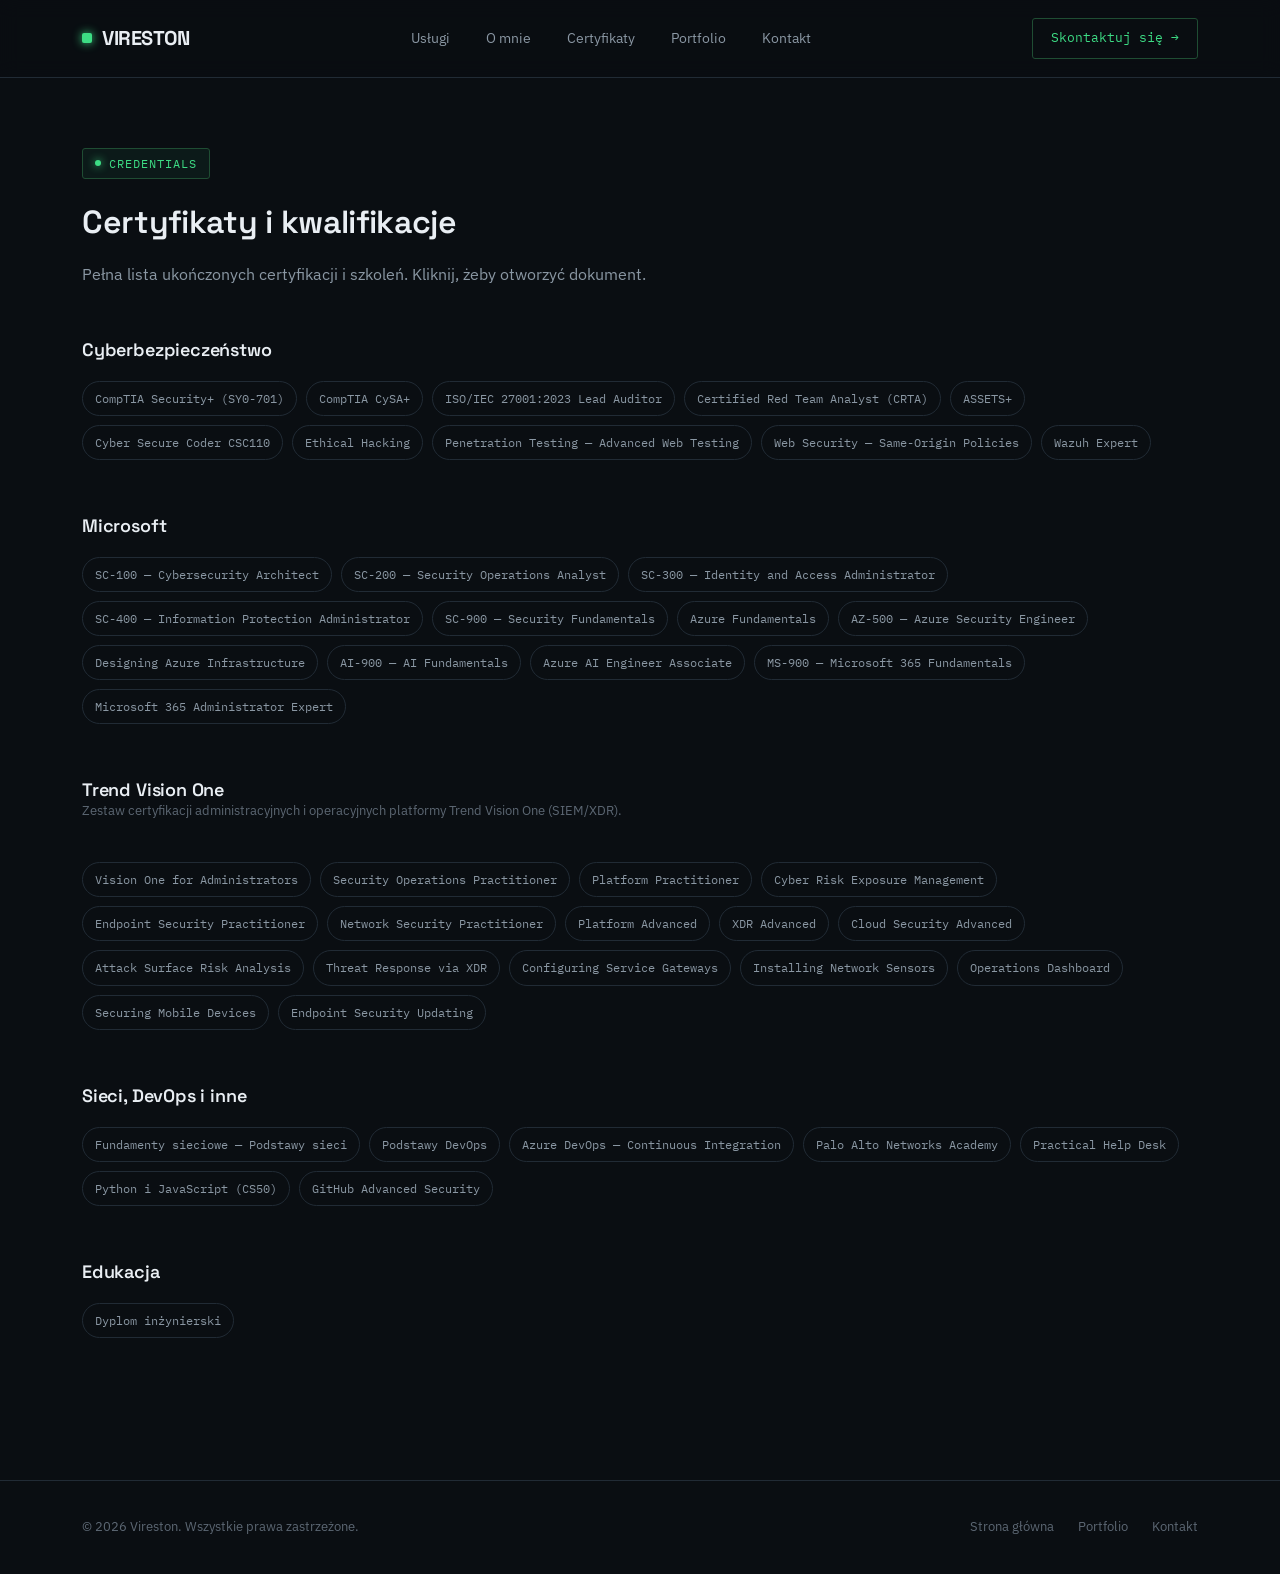
==== certyfikaty.html @ 697b42dc "23.08" ====
<!DOCTYPE html>
<html lang="pl">
<head>
<meta charset="UTF-8">
<meta name="viewport" content="width=device-width, initial-scale=1.0">
<title>Certyfikaty — Vireston</title>
<link rel="preconnect" href="https://fonts.googleapis.com">
<link rel="preconnect" href="https://fonts.gstatic.com" crossorigin>
<link href="https://fonts.googleapis.com/css2?family=Space+Grotesk:wght@500;600;700&family=IBM+Plex+Sans:wght@400;500;600&family=IBM+Plex+Mono:wght@400;500&display=swap" rel="stylesheet">
<link rel="stylesheet" href="css/style.css">
</head>
<body>

<header>
  <div class="wrap">
    <nav>
      <a href="index.html" class="logo"><span class="mark"></span>VIRESTON</a>
      <div class="navlinks">
        <a href="index.html#uslugi">Usługi</a>
        <a href="index.html#o-mnie">O mnie</a>
        <a href="certyfikaty.html">Certyfikaty</a>
        <a href="portfolio.html">Portfolio</a>
        <a href="index.html#kontakt">Kontakt</a>
      </div>
      <a href="index.html#kontakt" class="nav-cta">Skontaktuj się →</a>
      <button class="burger"><span></span><span></span><span></span></button>
    </nav>
  </div>
</header>

<section style="padding-top:70px;">
  <div class="wrap">
    <div class="section-head">
      <span class="status-tag green"><span class="dot"></span>credentials</span>
      <h2>Certyfikaty i kwalifikacje</h2>
      <p>Pełna lista ukończonych certyfikacji i szkoleń. Kliknij, żeby otworzyć dokument.</p>
    </div>

    <div class="cert-page-section">
      <h3>Cyberbezpieczeństwo</h3>
      <div class="cert-list">
        <a class="cert-chip" href="pdf/CompTIA Security+ (SY0-701).pdf">CompTIA Security+ (SY0-701)</a>
        <a class="cert-chip" href="pdf/CompTIA CySA+.pdf">CompTIA CySA+</a>
        <a class="cert-chip" href="pdf/ISO27001.pdf">ISO/IEC 27001:2023 Lead Auditor</a>
        <a class="cert-chip" href="pdf/CRTA-Oleh-Danchivskyi.pdf">Certified Red Team Analyst (CRTA)</a>
        <a class="cert-chip" href="pdf/ASSETS+ certificate achivement_5_signed.pdf">ASSETS+</a>
        <a class="cert-chip" href="pdf/Cyber Secure Coder CSC110.pdf">Cyber Secure Coder CSC110</a>
        <a class="cert-chip" href="pdf/Ethical_hacking.pdf">Ethical Hacking</a>
        <a class="cert-chip" href="pdf/Penetration Testing Advanced Web Testing.pdf">Penetration Testing — Advanced Web Testing</a>
        <a class="cert-chip" href="pdf/Web Security SameOrigin Policies.pdf">Web Security — Same-Origin Policies</a>
        <a class="cert-chip" href="pdf/Wazuh Expert.pdf">Wazuh Expert</a>
      </div>
    </div>

    <div class="cert-page-section">
      <h3>Microsoft</h3>
      <div class="cert-list">
        <a class="cert-chip" href="pdf/Microsoft Certified-SC-100.pdf">SC-100 — Cybersecurity Architect</a>
        <a class="cert-chip" href="pdf/Certyfikat SC-200.pdf">SC-200 — Security Operations Analyst</a>
        <a class="cert-chip" href="pdf/Microsoft Certified - SC-300.pdf">SC-300 — Identity and Access Administrator</a>
        <a class="cert-chip" href="pdf/Microsoft Certified - SC-400.pdf">SC-400 — Information Protection Administrator</a>
        <a class="cert-chip" href="pdf/Microsoft Certified - SC-900.pdf">SC-900 — Security Fundamentals</a>
        <a class="cert-chip" href="pdf/Microsoft Certified - Azure Fundamentals.pdf">Azure Fundamentals</a>
        <a class="cert-chip" href="pdf/Certyfikat AZ-500.pdf">AZ-500 — Azure Security Engineer</a>
        <a class="cert-chip" href="pdf/Designing Microsoft Azure Infrastructure.pdf">Designing Azure Infrastructure</a>
        <a class="cert-chip" href="pdf/Cerificate AI-900.pdf">AI-900 — AI Fundamentals</a>
        <a class="cert-chip" href="pdf/Microsoft Certified Azure AI Engineer Associate.pdf">Azure AI Engineer Associate</a>
        <a class="cert-chip" href="pdf/Certyfikat MS-900.pdf">MS-900 — Microsoft 365 Fundamentals</a>
        <a class="cert-chip" href="pdf/Microsoft 365 Certified Administrator Expert.pdf">Microsoft 365 Administrator Expert</a>


      </div>
    </div>

    <div class="cert-page-section">
      <h3>Trend Vision One</h3>
      <p class="cert-note">Zestaw certyfikacji administracyjnych i operacyjnych platformy Trend Vision One (SIEM/XDR).</p>
      <div class="cert-list">
        <a class="cert-chip" href="pdf/Vision One for Administrators.pdf">Vision One for Administrators</a>
        <a class="cert-chip" href="pdf/TrendAI Vision One Security Operations Practitioner.pdf">Security Operations Practitioner</a>
        <a class="cert-chip" href="pdf/TrendAI Vision One Platform Pratitioner.pdf">Platform Practitioner</a>
        <a class="cert-chip" href="pdf/TrendAI Vision One#U2122 Cyber Risk Exposure Management Practitioner.pdf">Cyber Risk Exposure Management</a>
        <a class="cert-chip" href="pdf/TrendAI Vision One#U2122 Endpoint Security Practitioner.pdf">Endpoint Security Practitioner</a>
        <a class="cert-chip" href="pdf/TrendAI Visione One Network Security Practitioner.pdf">Network Security Practitioner</a>
        <a class="cert-chip" href="pdf/Trend Vision One Platform Advanced.pdf">Platform Advanced</a>
        <a class="cert-chip" href="pdf/Trend Vision One XDR Advanced.pdf">XDR Advanced</a>
        <a class="cert-chip" href="pdf/Trend Vision One#U2122 Cloud Security Advanced.pdf">Cloud Security Advanced</a>
        <a class="cert-chip" href="pdf/Analyzing Your Attack Surface Risk for Vision One Administrators.pdf">Attack Surface Risk Analysis</a>
        <a class="cert-chip" href="pdf/Analyzing and Responding to Threats Through XDR for Vision One Administrators.pdf">Threat Response via XDR</a>
        <a class="cert-chip" href="pdf/Configuring Service Gateways for Vision One Administrators.pdf">Configuring Service Gateways</a>
        <a class="cert-chip" href="pdf/Installing Network Sensors for Vision One Administrators.pdf">Installing Network Sensors</a>
        <a class="cert-chip" href="pdf/Operations Dashboard for Vision One Administrators.pdf">Operations Dashboard</a>
        <a class="cert-chip" href="pdf/Securing Mobile Devices for Vision One Administrators.pdf">Securing Mobile Devices</a>
        <a class="cert-chip" href="pdf/Endpoint Security Updating to Trend Vision One Endpoint Security.pdf">Endpoint Security Updating</a>
      </div>
    </div>

    <div class="cert-page-section">
      <h3>Sieci, DevOps i inne</h3>
      <div class="cert-list">
        <a class="cert-chip" href="pdf/Fundamenty sieciowe Podstawy sieci.pdf">Fundamenty sieciowe — Podstawy sieci</a>
        <a class="cert-chip" href="pdf/Podstawy DevOps.pdf">Podstawy DevOps</a>
        <a class="cert-chip" href="pdf/Azure for DevOps Continuous Integration.pdf">Azure DevOps — Continuous Integration</a>
        <a class="cert-chip" href="pdf/Palo Alto Network Academy.pdf">Palo Alto Networks Academy</a>
        <a class="cert-chip" href="pdf/Practical Help Desk.pdf">Practical Help Desk</a>
        <a class="cert-chip" href="pdf/Python and JS CS50.pdf">Python i JavaScript (CS50)</a>
        <a class="cert-chip" href="pdf/GitHub Advanced Security.pdf">GitHub Advanced Security</a>
      </div>
    </div>

    <div class="cert-page-section">
      <h3>Edukacja</h3>
      <div class="cert-list">
        <a class="cert-chip" href="pdf/Dyplom_polish.pdf">Dyplom inżynierski</a>
      </div>
    </div>

  </div>
</section>

<footer>
  <div class="wrap foot-row">
    <div>© 2026 Vireston. Wszystkie prawa zastrzeżone.</div>
    <div class="foot-links">
      <a href="index.html">Strona główna</a>
      <a href="portfolio.html">Portfolio</a>
      <a href="index.html#kontakt">Kontakt</a>
    </div>
  </div>
</footer>

</body>
</html>
---- css/style.css ----
:root{
    --bg:#0a0e12;
    --panel:#111820;
    --panel-2:#151d26;
    --border:#212b35;
    --text:#e9eef3;
    --text-dim:#8a97a3;
    --text-faint:#5c6773;
    --green:#3ddc84;
    --green-dim:#1f4d33;
    --amber:#ffb648;
    --amber-dim:#4d3a1f;
    --max:1180px;
  }
  *{box-sizing:border-box; margin:0; padding:0;}
  html{scroll-behavior:smooth;}
  body{
    background:var(--bg);
    color:var(--text);
    font-family:'IBM Plex Sans', sans-serif;
    line-height:1.6;
    -webkit-font-smoothing:antialiased;
  }
  h1,h2,h3{font-family:'Space Grotesk', sans-serif; font-weight:600; letter-spacing:-0.01em;}
  .mono{font-family:'IBM Plex Mono', monospace;}
  a{color:inherit; text-decoration:none;}
  .wrap{max-width:var(--max); margin:0 auto; padding:0 32px;}
  img{max-width:100%; display:block;}

  /* status tag - signature device used across the site */
  .status-tag{
    display:inline-flex; align-items:center; gap:8px;
    font-family:'IBM Plex Mono', monospace;
    font-size:12px; letter-spacing:0.08em; text-transform:uppercase;
    padding:5px 12px; border-radius:3px;
    border:1px solid var(--border);
  }
  .status-tag.green{color:var(--green); border-color:var(--green-dim); background:rgba(61,220,132,0.06);}
  .status-tag.amber{color:var(--amber); border-color:var(--amber-dim); background:rgba(255,182,72,0.06);}
  .dot{width:6px; height:6px; border-radius:50%; background:currentColor; box-shadow:0 0 8px currentColor;}

  /* ---------- NAV ---------- */
  header{
    position:sticky; top:0; z-index:50;
    background:rgba(10,14,18,0.85); backdrop-filter:blur(10px);
    border-bottom:1px solid var(--border);
  }
  nav{
    display:flex; align-items:center; justify-content:space-between;
    padding:18px 0;
  }
  .logo{font-family:'Space Grotesk', sans-serif; font-weight:700; font-size:20px; letter-spacing:-0.02em; display:flex; align-items:center; gap:10px;}
  .logo .mark{width:10px; height:10px; background:var(--green); border-radius:2px; box-shadow:0 0 10px var(--green);}
  .navlinks{display:flex; gap:36px; font-size:14px; color:var(--text-dim);}
  .navlinks a:hover{color:var(--text);}
  .nav-cta{
    font-size:13px; font-family:'IBM Plex Mono', monospace;
    padding:9px 18px; border:1px solid var(--green-dim); border-radius:3px; color:var(--green);
  }
  .nav-cta:hover{background:rgba(61,220,132,0.08);}
  .burger{display:none; flex-direction:column; gap:5px; cursor:pointer; background:none; border:none;}
  .burger span{width:22px; height:2px; background:var(--text);}

  /* ---------- HERO ---------- */
  .hero{padding:100px 0 90px; position:relative; overflow:hidden;}
  .hero::before{
    content:''; position:absolute; top:-200px; right:-200px; width:600px; height:600px;
    background:radial-gradient(circle, rgba(61,220,132,0.08) 0%, transparent 70%);
    pointer-events:none;
  }
  .hero-inner{position:relative; max-width:760px;}
  .eyebrow{margin-bottom:24px;}
  .hero h1{font-size:52px; line-height:1.08; margin-bottom:22px;}
  .hero h1 span{color:var(--green);}
  .hero p.lead{font-size:18px; color:var(--text-dim); max-width:580px; margin-bottom:36px;}
  .hero-ctas{display:flex; gap:14px; flex-wrap:wrap; margin-bottom:56px;}
  .btn{
    font-family:'IBM Plex Mono', monospace; font-size:14px;
    padding:13px 26px; border-radius:3px; display:inline-block;
  }
  .btn-primary{background:var(--green); color:#06110a; font-weight:500;}
  .btn-primary:hover{background:#4de896;}
  .btn-ghost{border:1px solid var(--border); color:var(--text);}
  .btn-ghost:hover{border-color:var(--text-dim);}

  .hero-strip{
    display:flex; gap:0; border:1px solid var(--border); border-radius:6px; overflow:hidden;
  }
  .strip-item{flex:1; padding:18px 22px; border-right:1px solid var(--border);}
  .strip-item:last-child{border-right:none;}
  .strip-item .num{font-family:'Space Grotesk'; font-size:22px; color:var(--green);}
  .strip-item .label{font-size:12px; color:var(--text-faint); text-transform:uppercase; letter-spacing:0.06em; margin-top:4px;}

  /* ---------- SECTION GENERIC ---------- */
  section{padding:90px 0; border-bottom:1px solid var(--border);}
  .section-head{margin-bottom:48px; max-width:640px;}
  .section-head .status-tag{margin-bottom:18px;}
  .section-head h2{font-size:32px; margin-bottom:14px;}
  .section-head p{color:var(--text-dim); font-size:16px;}

  /* ---------- SERVICE CARDS ---------- */
  .grid{display:grid; grid-template-columns:repeat(3,1fr); gap:20px;}
  .card{
    background:var(--panel); border:1px solid var(--border); border-radius:8px;
    padding:26px; border-left:3px solid var(--green);
    transition:transform .15s ease, border-color .15s ease;
  }
  .card:hover{transform:translateY(-3px); border-color:var(--green-dim);}
  .card.amber{border-left-color:var(--amber);}
  .card.amber:hover{border-color:var(--amber-dim);}
  .card .tag{font-size:11px; font-family:'IBM Plex Mono'; color:var(--text-faint); text-transform:uppercase; letter-spacing:0.06em; margin-bottom:14px; display:block;}
  .card h3{font-size:17px; margin-bottom:10px; font-weight:600;}
  .card p{font-size:14px; color:var(--text-dim);}

  /* ---------- FOUNDER ---------- */
  .founder{display:grid; grid-template-columns:280px 1fr; gap:56px; align-items:start;}
  .founder-photo{
    width:100%; aspect-ratio:1; border-radius:8px;
    background:linear-gradient(135deg,var(--panel-2),var(--panel));
    border:1px solid var(--border);
    display:flex; align-items:center; justify-content:center;
    font-family:'Space Grotesk'; font-size:60px; color:var(--text-faint);
  }
  .founder h3{font-size:24px; margin-bottom:6px;}
  .founder .role{color:var(--green); font-family:'IBM Plex Mono'; font-size:13px; margin-bottom:20px;}
  .founder p.bio{color:var(--text-dim); margin-bottom:28px; max-width:600px;}
  .cert-list{display:flex; flex-wrap:wrap; gap:9px; margin-bottom:32px;}
  .cert-chip{
    font-family:'IBM Plex Mono'; font-size:12px; padding:7px 12px;
    border:1px solid var(--border); border-radius:20px; color:var(--text-dim);
  }
  .interests{display:flex; gap:28px; flex-wrap:wrap; margin-bottom:28px;}
  .interest{display:flex; align-items:center; gap:8px; font-size:14px; color:var(--text-dim);}
  .interest .ic{font-size:16px;}
  .portfolio-link{
    display:inline-flex; align-items:center; gap:8px;
    font-family:'IBM Plex Mono'; font-size:14px; color:var(--green);
    border-bottom:1px solid var(--green-dim); padding-bottom:2px;
  }
  .portfolio-link:hover{border-color:var(--green);}

  /* ---------- PORTFOLIO TEASER ---------- */
  .proj-grid{display:grid; grid-template-columns:repeat(3,1fr); gap:20px;}
  .proj-card{
    background:var(--panel); border:1px solid var(--border); border-radius:8px; overflow:hidden;
  }
  .proj-thumb{
    height:120px; background:
      repeating-linear-gradient(135deg, var(--panel-2) 0 2px, var(--panel) 2px 14px);
    border-bottom:1px solid var(--border);
    display:flex; align-items:center; justify-content:center;
    font-family:'IBM Plex Mono'; font-size:11px; color:var(--text-faint);
  }
  .proj-body{padding:20px;}
  .proj-body h3{font-size:15px; margin-bottom:8px;}
  .proj-body p{font-size:13px; color:var(--text-dim);}

  /* ---------- CONTACT ---------- */
  .contact-grid{display:grid; grid-template-columns:1fr 1fr; gap:60px;}
  .field{margin-bottom:18px;}
  .field label{display:block; font-size:12px; font-family:'IBM Plex Mono'; color:var(--text-faint); margin-bottom:7px; text-transform:uppercase; letter-spacing:0.05em;}
  .field input, .field textarea{
    width:100%; background:var(--panel); border:1px solid var(--border); border-radius:4px;
    padding:12px 14px; color:var(--text); font-family:'IBM Plex Sans'; font-size:14px;
  }
  .field textarea{resize:vertical; min-height:100px;}
  .contact-info .row{display:flex; gap:14px; margin-bottom:20px; align-items:flex-start;}
  .contact-info .row .k{font-family:'IBM Plex Mono'; font-size:12px; color:var(--text-faint); width:90px; text-transform:uppercase; letter-spacing:0.05em; padding-top:2px;}
  .contact-info .row .v{font-size:15px;}
  .contact-info .row .v a:hover{color:var(--green);}

  footer{padding:36px 0; }
  .foot-row{display:flex; justify-content:space-between; align-items:center; font-size:13px; color:var(--text-faint); flex-wrap:wrap; gap:12px;}
  .foot-links{display:flex; gap:24px;}
  .foot-links a:hover{color:var(--text-dim);}

  @media(max-width:860px){
    .navlinks{display:none;}
    .burger{display:flex;}
    .hero h1{font-size:36px;}
    .hero-strip{flex-direction:column;}
    .strip-item{border-right:none; border-bottom:1px solid var(--border);}
    .strip-item:last-child{border-bottom:none;}
    .grid{grid-template-columns:1fr;}
    .founder{grid-template-columns:1fr;}
    .founder-photo{max-width:200px;}
    .proj-grid{grid-template-columns:1fr;}
    .contact-grid{grid-template-columns:1fr; gap:36px;}
  }

/* ---------- CERTYFIKATY PAGE ---------- */
.cert-page-section{margin-bottom:52px;}
.cert-page-section h3{font-family:'Space Grotesk'; font-size:18px; margin-bottom:16px; color:var(--text);}
.cert-chip[href]{transition:border-color .15s ease, color .15s ease;}
.cert-chip[href]:hover{border-color:var(--green); color:var(--green); cursor:pointer;}
.cert-note{font-size:13px; color:var(--text-faint); margin-top:-20px; margin-bottom:40px;}
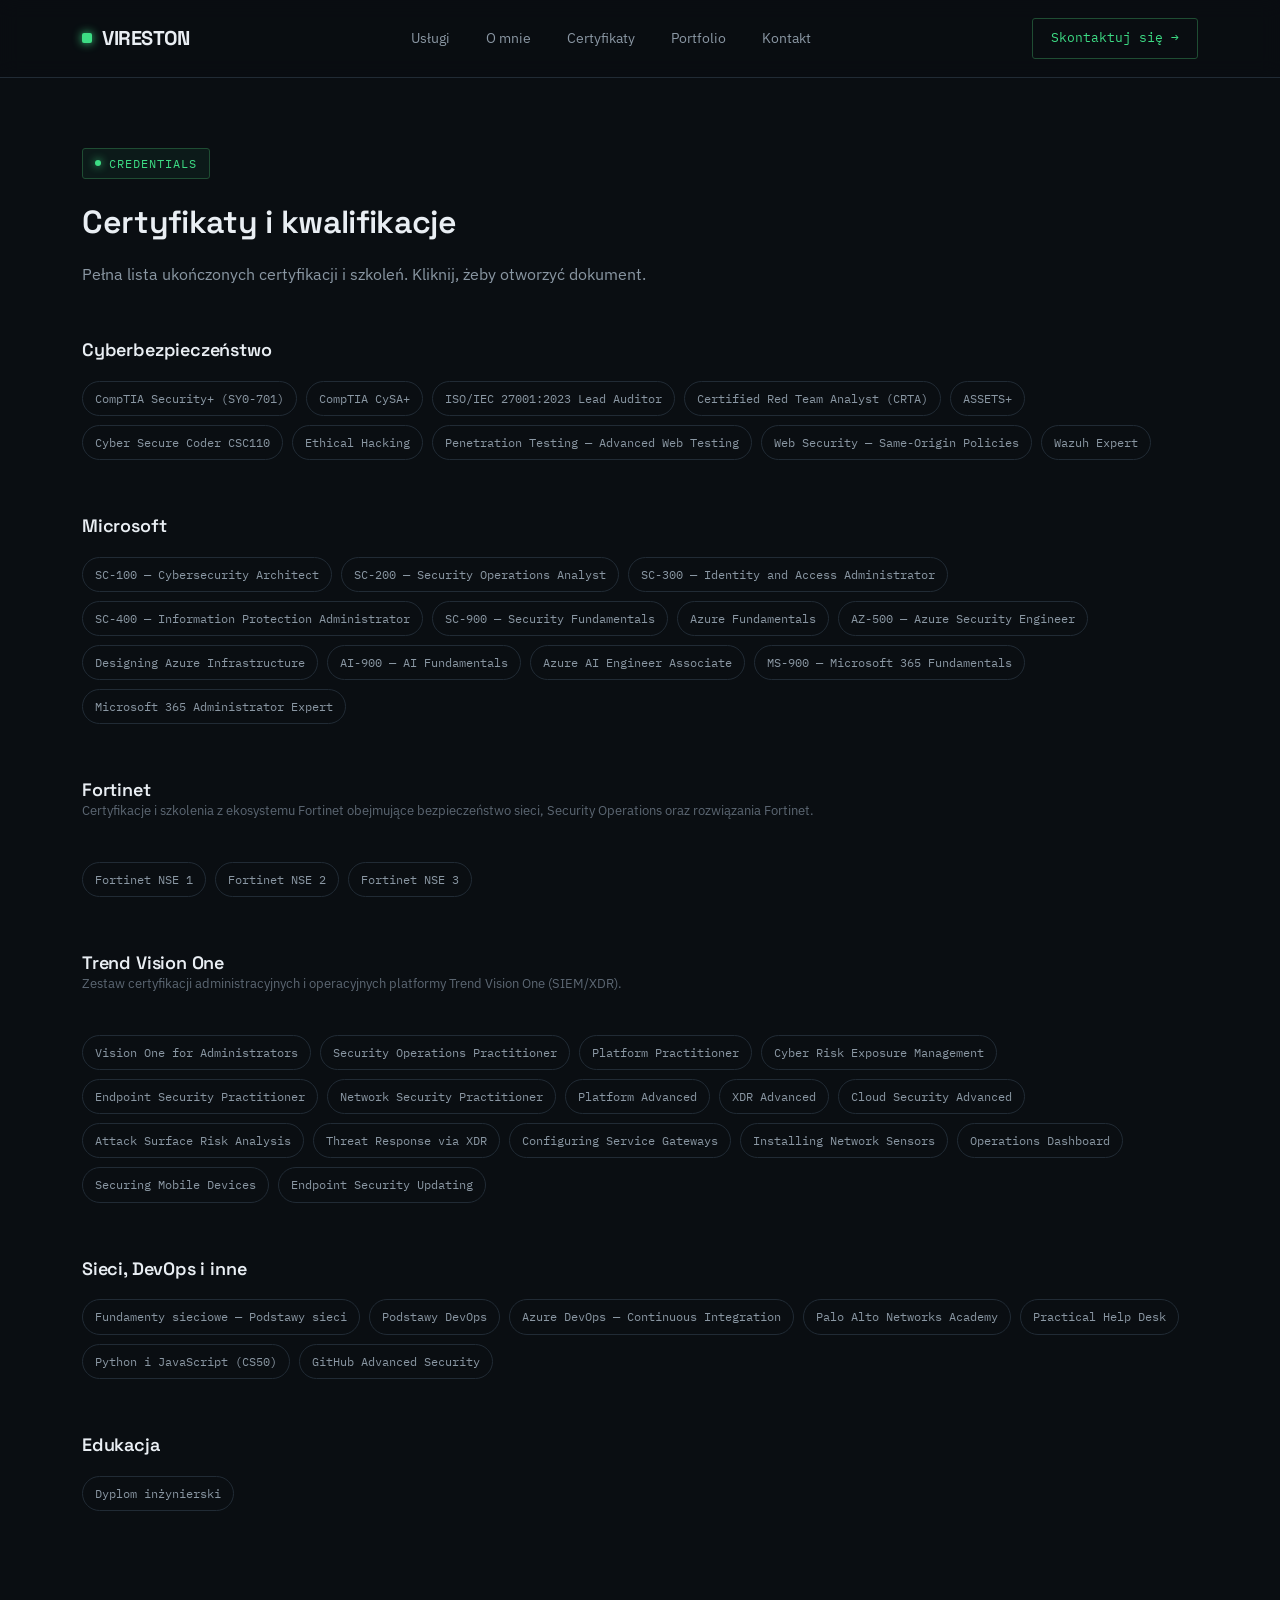
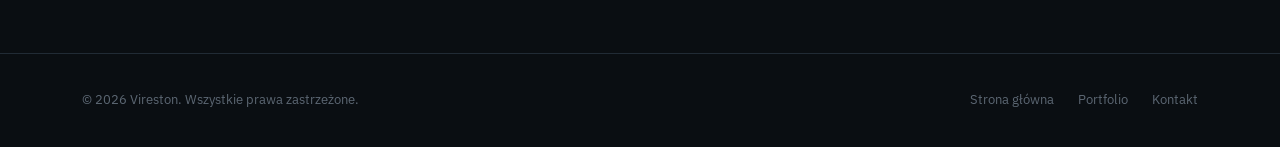
==== commit e8676599: "11.09" ====
--- a/certyfikaty.html
+++ b/certyfikaty.html
@@ -67,10 +67,32 @@
         <a class="cert-chip" href="pdf/Microsoft Certified Azure AI Engineer Associate.pdf">Azure AI Engineer Associate</a>
         <a class="cert-chip" href="pdf/Certyfikat MS-900.pdf">MS-900 — Microsoft 365 Fundamentals</a>
         <a class="cert-chip" href="pdf/Microsoft 365 Certified Administrator Expert.pdf">Microsoft 365 Administrator Expert</a>
+      </div>
+    </div>
 
 
-      </div>
+    <div class="cert-page-section">
+    <h3>Fortinet</h3>
+    <p class="cert-note">
+      Certyfikacje i szkolenia z ekosystemu Fortinet obejmujące bezpieczeństwo sieci,
+      Security Operations oraz rozwiązania Fortinet.
+    </p>
+
+    <div class="cert-list">
+      <a class="cert-chip" href="pdf/Olek_Danczewski_NSE1_Cybersecurity_and_Cloud_Fundamentals_1.0.pdf">
+        Fortinet NSE 1
+      </a>
+
+      <a class="cert-chip" href="pdf/Olek_Danczewski_NSE2_Introduction_to_Next_Generation_Firewall_1.0.pdf">
+        Fortinet NSE 2
+      </a>
+
+      <a class="cert-chip" href="pdf/Olek_Danczewski_NSE3_FortiGate_7.6_Operator.pdf">
+        Fortinet NSE 3
+      </a>
     </div>
+    </div>
+
 
     <div class="cert-page-section">
       <h3>Trend Vision One</h3>
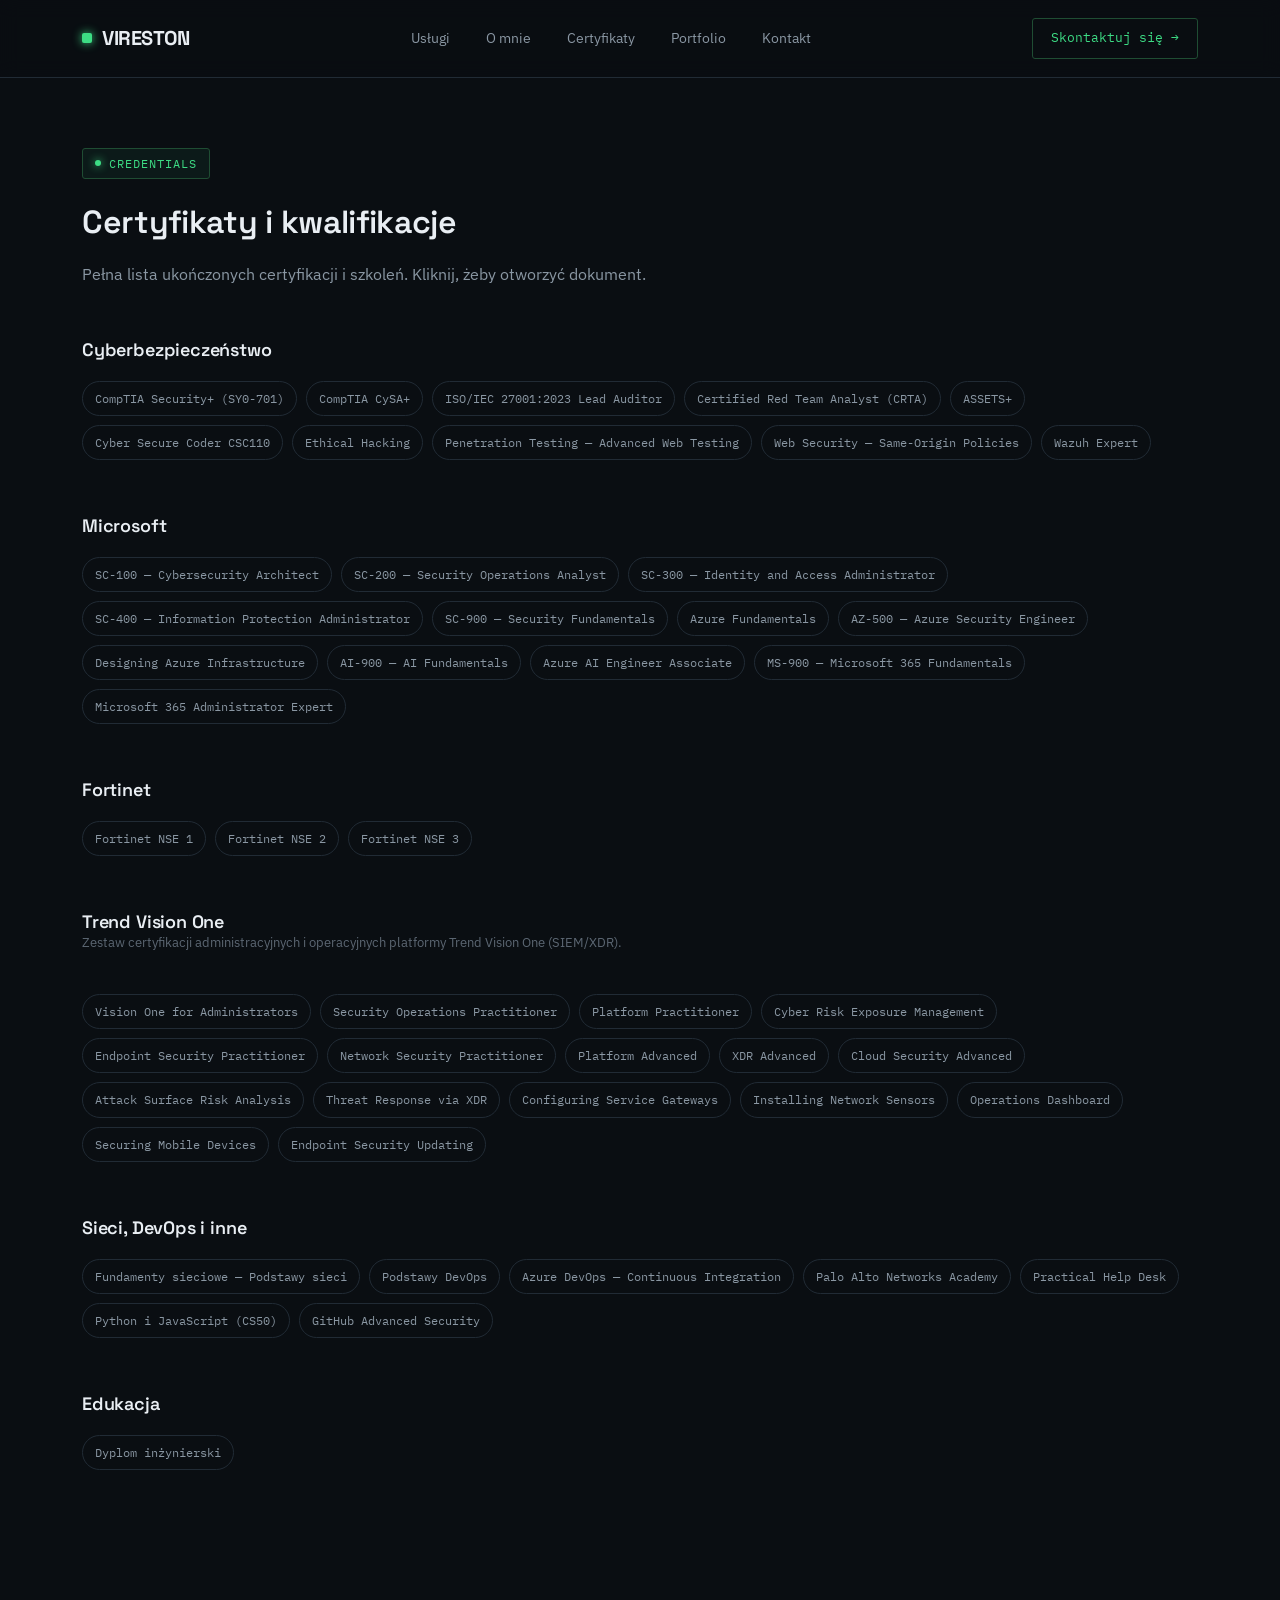
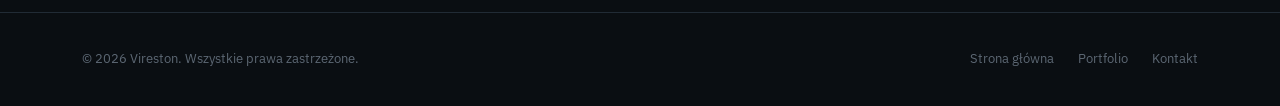
==== commit daad471d: "11.09" ====
--- a/certyfikaty.html
+++ b/certyfikaty.html
@@ -73,11 +73,6 @@
 
     <div class="cert-page-section">
     <h3>Fortinet</h3>
-    <p class="cert-note">
-      Certyfikacje i szkolenia z ekosystemu Fortinet obejmujące bezpieczeństwo sieci,
-      Security Operations oraz rozwiązania Fortinet.
-    </p>
-
     <div class="cert-list">
       <a class="cert-chip" href="pdf/Olek_Danczewski_NSE1_Cybersecurity_and_Cloud_Fundamentals_1.0.pdf">
         Fortinet NSE 1
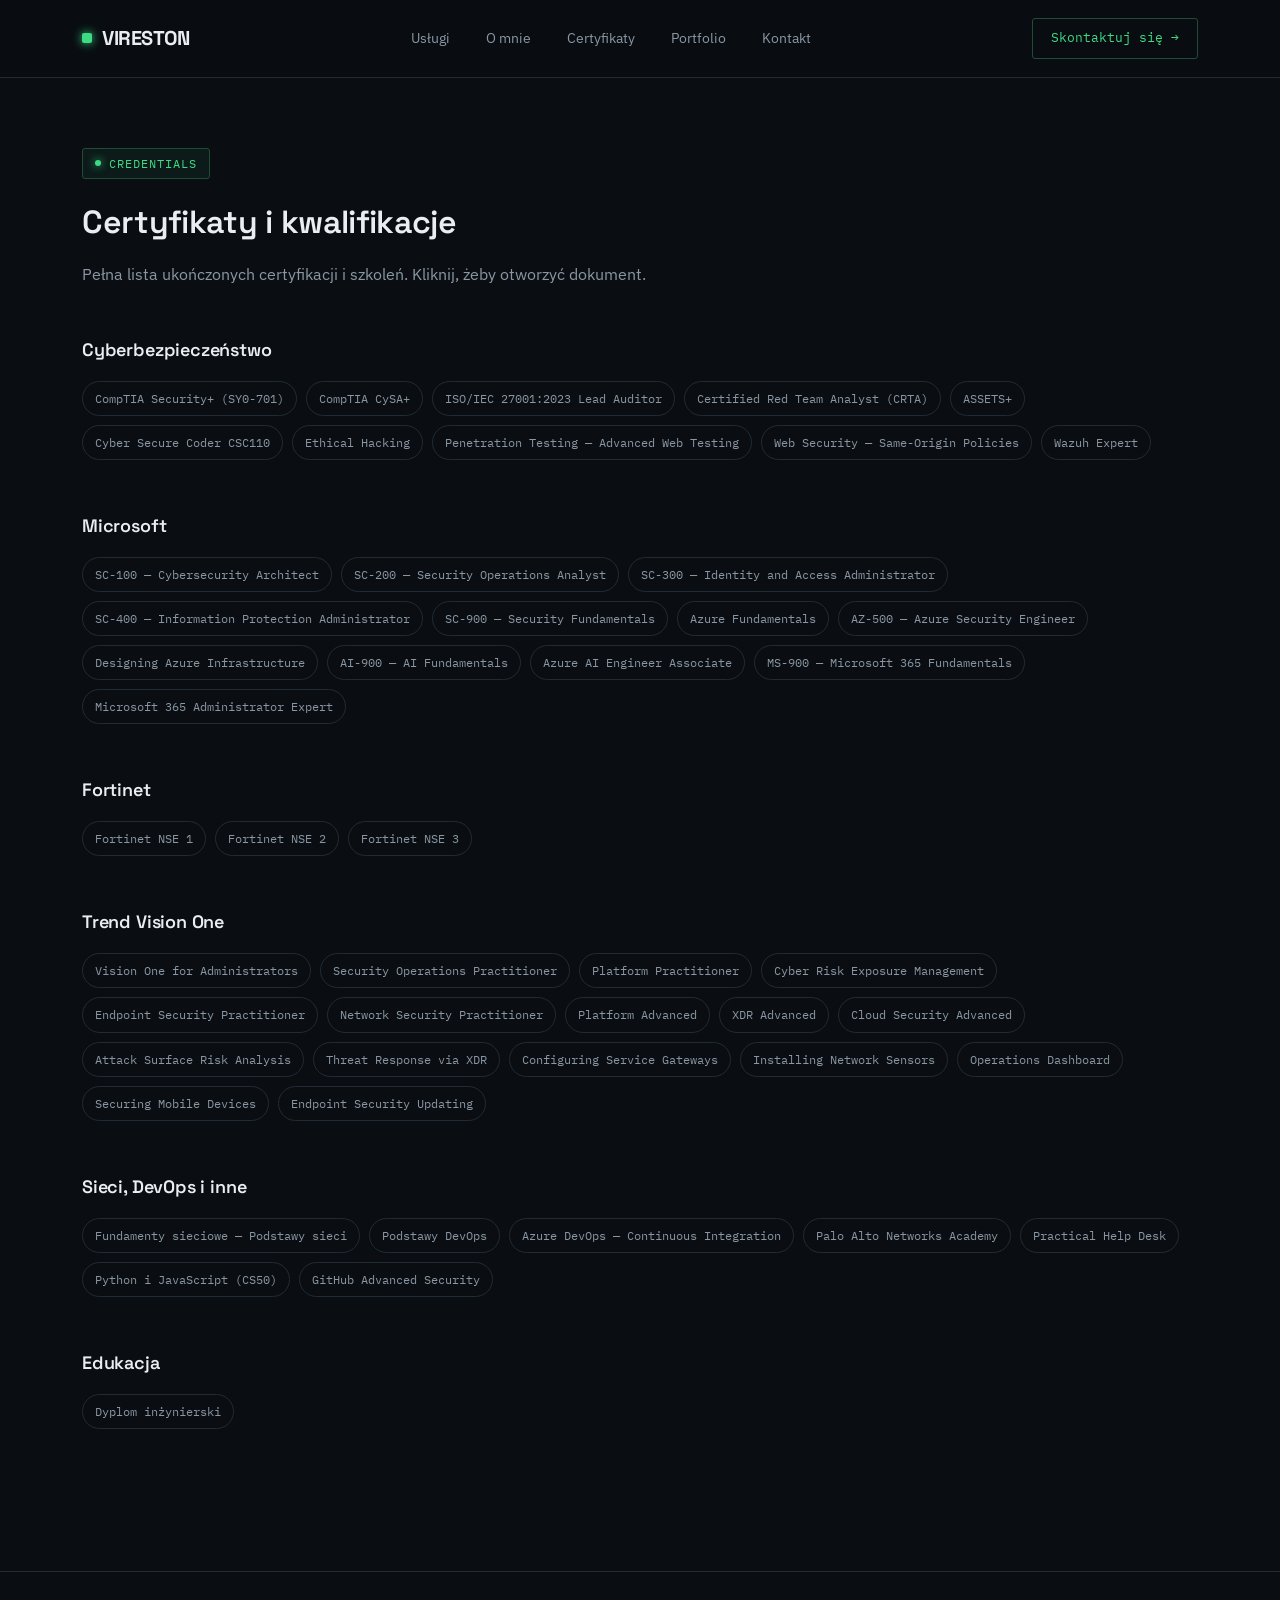
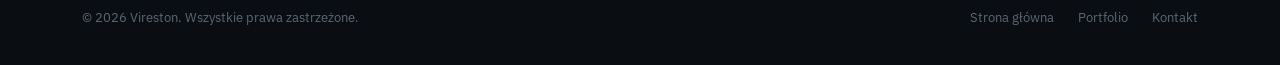
==== commit 736a9a64: "11.09" ====
--- a/certyfikaty.html
+++ b/certyfikaty.html
@@ -91,7 +91,6 @@
 
     <div class="cert-page-section">
       <h3>Trend Vision One</h3>
-      <p class="cert-note">Zestaw certyfikacji administracyjnych i operacyjnych platformy Trend Vision One (SIEM/XDR).</p>
       <div class="cert-list">
         <a class="cert-chip" href="pdf/Vision One for Administrators.pdf">Vision One for Administrators</a>
         <a class="cert-chip" href="pdf/TrendAI Vision One Security Operations Practitioner.pdf">Security Operations Practitioner</a>
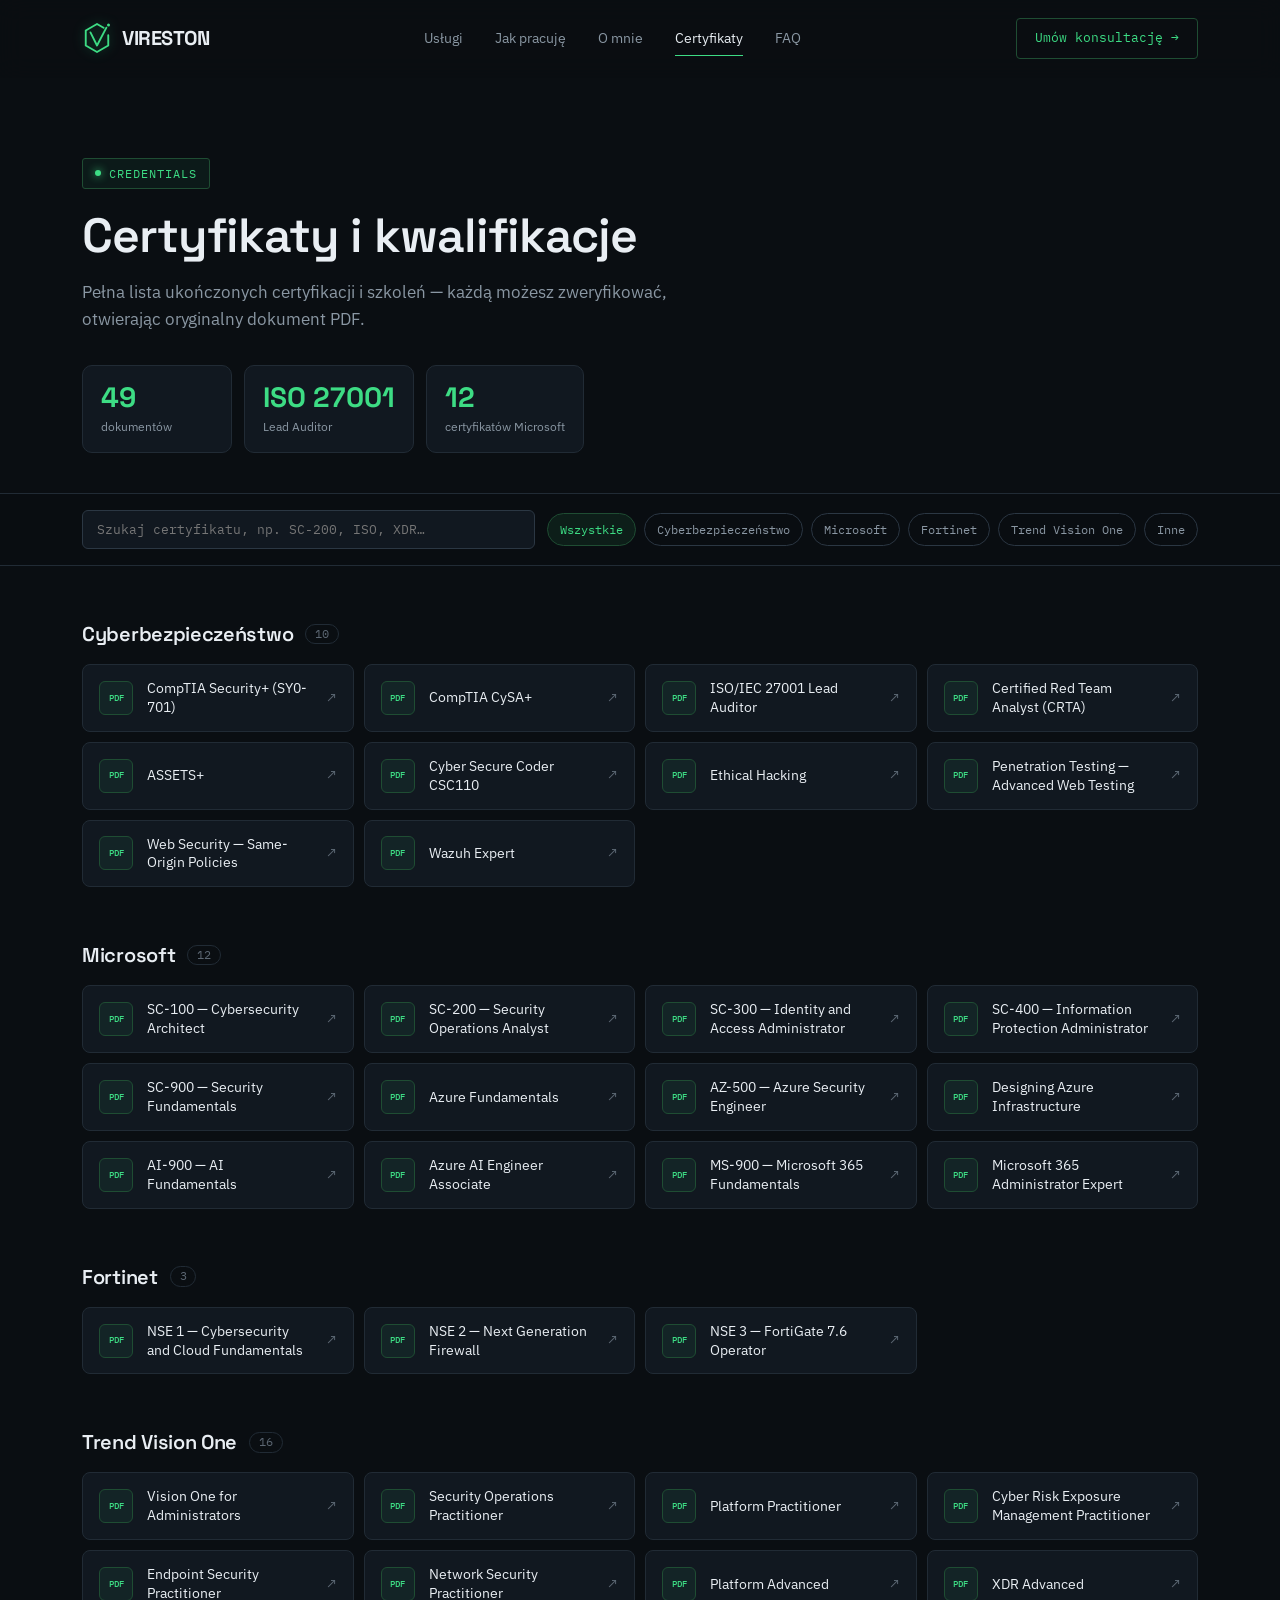
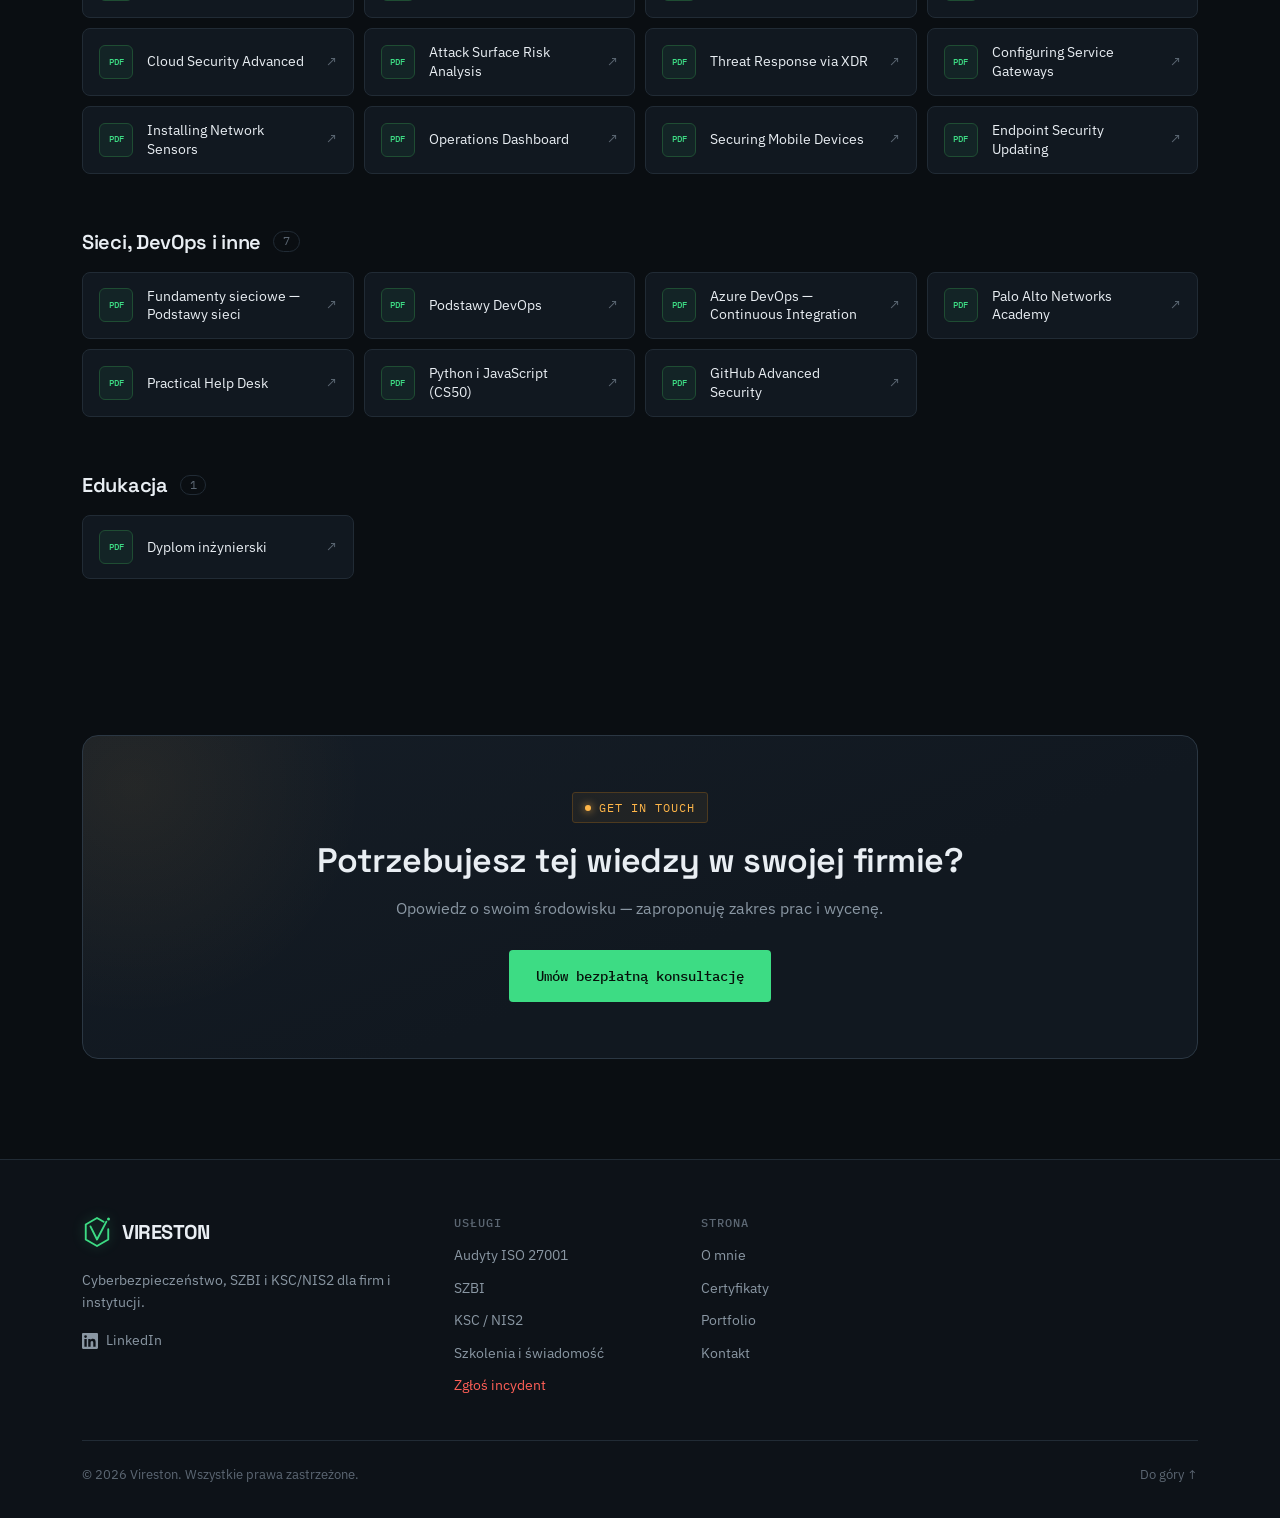
==== commit 0d920b43: "31.10" ====
--- a/certyfikaty.html
+++ b/certyfikaty.html
@@ -3,147 +3,222 @@
 <head>
 <meta charset="UTF-8">
 <meta name="viewport" content="width=device-width, initial-scale=1.0">
-<title>Certyfikaty — Vireston</title>
+<title>Certyfikaty i kwalifikacje — Vireston</title>
+<meta name="description" content="Pełna lista certyfikatów Olka Danczewskiego (Vireston): ISO 27001 Lead Auditor, CompTIA Security+, CySA+, Microsoft SC-100, SC-200, AZ-500, Fortinet NSE, Trend Vision One i inne.">
+<link rel="canonical" href="https://vireston.pl/certyfikaty.html">
+<meta name="theme-color" content="#0a0e12">
+<meta property="og:type" content="website">
+<meta property="og:locale" content="pl_PL">
+<meta property="og:site_name" content="Vireston">
+<meta property="og:title" content="Certyfikaty i kwalifikacje — Vireston">
+<meta property="og:description" content="ISO 27001, CompTIA, Microsoft Security, Fortinet, Trend Vision One i inne.">
+<link rel="icon" href="favicon.svg" type="image/svg+xml">
+<link rel="apple-touch-icon" href="img/logo/vireston-avatar.png">
+<meta property="og:image" content="https://vireston.pl/img/logo/og-image.png">
 <link rel="preconnect" href="https://fonts.googleapis.com">
 <link rel="preconnect" href="https://fonts.gstatic.com" crossorigin>
 <link href="https://fonts.googleapis.com/css2?family=Space+Grotesk:wght@500;600;700&family=IBM+Plex+Sans:wght@400;500;600&family=IBM+Plex+Mono:wght@400;500&display=swap" rel="stylesheet">
 <link rel="stylesheet" href="css/style.css">
+<script>document.documentElement.classList.add('js');</script>
 </head>
 <body>
 
-<header>
-  <div class="wrap">
-    <nav>
-      <a href="index.html" class="logo"><span class="mark"></span>VIRESTON</a>
-      <div class="navlinks">
+<svg width="0" height="0" style="position:absolute" aria-hidden="true">
+  <symbol id="vlogo" viewBox="0 0 64 64">
+    <g fill="none" stroke="currentColor" stroke-width="4" stroke-linejoin="round" stroke-linecap="round">
+      <path d="M46 10.2L32 2 8 16v32l24 14 24-14V26"/>
+      <path d="M18 20l14 28 20-38"/>
+    </g>
+    <circle cx="56.5" cy="4.5" r="3.2" fill="currentColor"/>
+  </symbol>
+  <symbol id="i-linkedin" viewBox="0 0 24 24"><path fill="currentColor" d="M20.45 20.45h-3.56v-5.57c0-1.33-.02-3.04-1.85-3.04-1.86 0-2.14 1.45-2.14 2.95v5.66H9.35V9h3.41v1.56h.05c.48-.9 1.64-1.85 3.37-1.85 3.6 0 4.27 2.37 4.27 5.46v6.28zM5.34 7.43a2.06 2.06 0 110-4.13 2.06 2.06 0 010 4.13zM7.12 20.45H3.56V9h3.56v11.45zM22.22 0H1.77C.79 0 0 .77 0 1.73v20.54C0 23.23.79 24 1.77 24h20.45c.98 0 1.78-.77 1.78-1.73V1.73C24 .77 23.2 0 22.22 0z"/></symbol>
+</svg>
+
+<a href="#main" class="skip">Przejdź do treści</a>
+
+<header class="site-header">
+  <div class="wrap">
+    <nav aria-label="Główna nawigacja">
+      <a href="index.html" class="logo"><svg class="logo-mark" aria-hidden="true"><use href="#vlogo"/></svg>VIRESTON</a>
+      <div class="navlinks" id="navlinks">
         <a href="index.html#uslugi">Usługi</a>
+        <a href="index.html#proces">Jak pracuję</a>
+        <a href="index.html#o-mnie">O mnie</a>
+        <a href="certyfikaty.html" class="active" aria-current="page">Certyfikaty</a>
+        <a href="index.html#faq">FAQ</a>
+        <a href="index.html#kontakt" class="nav-cta-mobile">Umów konsultację →</a>
+      </div>
+      <a href="index.html#kontakt" class="nav-cta">Umów konsultację →</a>
+      <button class="burger" aria-label="Otwórz menu" aria-expanded="false" aria-controls="navlinks"><span></span><span></span><span></span></button>
+    </nav>
+  </div>
+</header>
+
+<main id="main">
+
+<section class="page-hero">
+  <div class="wrap">
+    <span class="status-tag green"><span class="dot"></span>credentials</span>
+    <h1>Certyfikaty i kwalifikacje</h1>
+    <p>Pełna lista ukończonych certyfikacji i szkoleń — każdą możesz zweryfikować, otwierając oryginalny dokument PDF.</p>
+    <div class="cert-summary">
+      <div class="stat"><div class="stat-num" data-total>49</div><div class="stat-label">dokumentów</div></div>
+      <div class="stat"><div class="stat-num">ISO 27001</div><div class="stat-label">Lead Auditor</div></div>
+      <div class="stat"><div class="stat-num">12</div><div class="stat-label">certyfikatów Microsoft</div></div>
+    </div>
+  </div>
+</section>
+
+<div class="cert-tools">
+  <div class="wrap">
+    <input class="cert-search" type="search" placeholder="Szukaj certyfikatu, np. SC-200, ISO, XDR…" aria-label="Szukaj certyfikatu">
+    <div class="filters" role="group" aria-label="Filtruj według kategorii">
+      <button class="filter active" data-filter="all" aria-pressed="true">Wszystkie</button>
+      <button class="filter" data-filter="security" aria-pressed="false">Cyberbezpieczeństwo</button>
+      <button class="filter" data-filter="microsoft" aria-pressed="false">Microsoft</button>
+      <button class="filter" data-filter="fortinet" aria-pressed="false">Fortinet</button>
+      <button class="filter" data-filter="trend" aria-pressed="false">Trend Vision One</button>
+      <button class="filter" data-filter="other" aria-pressed="false">Inne</button>
+    </div>
+  </div>
+</div>
+
+<section class="cert-sections">
+  <div class="wrap">
+    <div class="cert-page-section" data-cat="security">
+      <h2>Cyberbezpieczeństwo <span class="count"></span></h2>
+      <div class="cert-grid">
+        <a class="cert-item" href="pdf/CompTIA%20Security%2B%20%28SY0-701%29.pdf" target="_blank" rel="noopener"><span class="ci-ic" aria-hidden="true">PDF</span><span class="ci-name">CompTIA Security+ (SY0-701)</span><span class="ci-arrow" aria-hidden="true">↗</span></a>
+        <a class="cert-item" href="pdf/CompTIA%20CySA%2B.pdf" target="_blank" rel="noopener"><span class="ci-ic" aria-hidden="true">PDF</span><span class="ci-name">CompTIA CySA+</span><span class="ci-arrow" aria-hidden="true">↗</span></a>
+        <a class="cert-item" href="pdf/ISO27001.pdf" target="_blank" rel="noopener"><span class="ci-ic" aria-hidden="true">PDF</span><span class="ci-name">ISO/IEC 27001 Lead Auditor</span><span class="ci-arrow" aria-hidden="true">↗</span></a>
+        <a class="cert-item" href="pdf/CRTA-Oleh-Danchivskyi.pdf" target="_blank" rel="noopener"><span class="ci-ic" aria-hidden="true">PDF</span><span class="ci-name">Certified Red Team Analyst (CRTA)</span><span class="ci-arrow" aria-hidden="true">↗</span></a>
+        <a class="cert-item" href="pdf/ASSETS%2B%20certificate%20achivement_5_signed.pdf" target="_blank" rel="noopener"><span class="ci-ic" aria-hidden="true">PDF</span><span class="ci-name">ASSETS+</span><span class="ci-arrow" aria-hidden="true">↗</span></a>
+        <a class="cert-item" href="pdf/Cyber%20Secure%20Coder%20CSC110.pdf" target="_blank" rel="noopener"><span class="ci-ic" aria-hidden="true">PDF</span><span class="ci-name">Cyber Secure Coder CSC110</span><span class="ci-arrow" aria-hidden="true">↗</span></a>
+        <a class="cert-item" href="pdf/Ethical_hacking.pdf" target="_blank" rel="noopener"><span class="ci-ic" aria-hidden="true">PDF</span><span class="ci-name">Ethical Hacking</span><span class="ci-arrow" aria-hidden="true">↗</span></a>
+        <a class="cert-item" href="pdf/Penetration%20Testing%20Advanced%20Web%20Testing.pdf" target="_blank" rel="noopener"><span class="ci-ic" aria-hidden="true">PDF</span><span class="ci-name">Penetration Testing — Advanced Web Testing</span><span class="ci-arrow" aria-hidden="true">↗</span></a>
+        <a class="cert-item" href="pdf/Web%20Security%20SameOrigin%20Policies.pdf" target="_blank" rel="noopener"><span class="ci-ic" aria-hidden="true">PDF</span><span class="ci-name">Web Security — Same-Origin Policies</span><span class="ci-arrow" aria-hidden="true">↗</span></a>
+        <a class="cert-item" href="pdf/Wazuh%20Expert.pdf" target="_blank" rel="noopener"><span class="ci-ic" aria-hidden="true">PDF</span><span class="ci-name">Wazuh Expert</span><span class="ci-arrow" aria-hidden="true">↗</span></a>
+      </div>
+    </div>
+
+    <div class="cert-page-section" data-cat="microsoft">
+      <h2>Microsoft <span class="count"></span></h2>
+      <div class="cert-grid">
+        <a class="cert-item" href="pdf/Microsoft%20Certified-SC-100.pdf" target="_blank" rel="noopener"><span class="ci-ic" aria-hidden="true">PDF</span><span class="ci-name">SC-100 — Cybersecurity Architect</span><span class="ci-arrow" aria-hidden="true">↗</span></a>
+        <a class="cert-item" href="pdf/Certyfikat%20SC-200.pdf" target="_blank" rel="noopener"><span class="ci-ic" aria-hidden="true">PDF</span><span class="ci-name">SC-200 — Security Operations Analyst</span><span class="ci-arrow" aria-hidden="true">↗</span></a>
+        <a class="cert-item" href="pdf/Microsoft%20Certified%20-%20SC-300.pdf" target="_blank" rel="noopener"><span class="ci-ic" aria-hidden="true">PDF</span><span class="ci-name">SC-300 — Identity and Access Administrator</span><span class="ci-arrow" aria-hidden="true">↗</span></a>
+        <a class="cert-item" href="pdf/Microsoft%20Certified%20-%20SC-400.pdf" target="_blank" rel="noopener"><span class="ci-ic" aria-hidden="true">PDF</span><span class="ci-name">SC-400 — Information Protection Administrator</span><span class="ci-arrow" aria-hidden="true">↗</span></a>
+        <a class="cert-item" href="pdf/Microsoft%20Certified%20-%20SC-900.pdf" target="_blank" rel="noopener"><span class="ci-ic" aria-hidden="true">PDF</span><span class="ci-name">SC-900 — Security Fundamentals</span><span class="ci-arrow" aria-hidden="true">↗</span></a>
+        <a class="cert-item" href="pdf/Microsoft%20Certified%20-%20Azure%20Fundamentals.pdf" target="_blank" rel="noopener"><span class="ci-ic" aria-hidden="true">PDF</span><span class="ci-name">Azure Fundamentals</span><span class="ci-arrow" aria-hidden="true">↗</span></a>
+        <a class="cert-item" href="pdf/Certyfikat%20AZ-500.pdf" target="_blank" rel="noopener"><span class="ci-ic" aria-hidden="true">PDF</span><span class="ci-name">AZ-500 — Azure Security Engineer</span><span class="ci-arrow" aria-hidden="true">↗</span></a>
+        <a class="cert-item" href="pdf/Designing%20Microsoft%20Azure%20Infrastructure.pdf" target="_blank" rel="noopener"><span class="ci-ic" aria-hidden="true">PDF</span><span class="ci-name">Designing Azure Infrastructure</span><span class="ci-arrow" aria-hidden="true">↗</span></a>
+        <a class="cert-item" href="pdf/Cerificate%20AI-900.pdf" target="_blank" rel="noopener"><span class="ci-ic" aria-hidden="true">PDF</span><span class="ci-name">AI-900 — AI Fundamentals</span><span class="ci-arrow" aria-hidden="true">↗</span></a>
+        <a class="cert-item" href="pdf/Microsoft%20Certified%20Azure%20AI%20Engineer%20Associate.pdf" target="_blank" rel="noopener"><span class="ci-ic" aria-hidden="true">PDF</span><span class="ci-name">Azure AI Engineer Associate</span><span class="ci-arrow" aria-hidden="true">↗</span></a>
+        <a class="cert-item" href="pdf/Certyfikat%20MS-900.pdf" target="_blank" rel="noopener"><span class="ci-ic" aria-hidden="true">PDF</span><span class="ci-name">MS-900 — Microsoft 365 Fundamentals</span><span class="ci-arrow" aria-hidden="true">↗</span></a>
+        <a class="cert-item" href="pdf/Microsoft%20365%20Certified%20Administrator%20Expert.pdf" target="_blank" rel="noopener"><span class="ci-ic" aria-hidden="true">PDF</span><span class="ci-name">Microsoft 365 Administrator Expert</span><span class="ci-arrow" aria-hidden="true">↗</span></a>
+      </div>
+    </div>
+
+    <div class="cert-page-section" data-cat="fortinet">
+      <h2>Fortinet <span class="count"></span></h2>
+      <div class="cert-grid">
+        <a class="cert-item" href="pdf/Olek_Danczewski_NSE1_Cybersecurity_and_Cloud_Fundamentals_1.0.pdf" target="_blank" rel="noopener"><span class="ci-ic" aria-hidden="true">PDF</span><span class="ci-name">NSE 1 — Cybersecurity and Cloud Fundamentals</span><span class="ci-arrow" aria-hidden="true">↗</span></a>
+        <a class="cert-item" href="pdf/Olek_Danczewski_NSE2_Introduction_to_Next_Generation_Firewall_1.0.pdf" target="_blank" rel="noopener"><span class="ci-ic" aria-hidden="true">PDF</span><span class="ci-name">NSE 2 — Next Generation Firewall</span><span class="ci-arrow" aria-hidden="true">↗</span></a>
+        <a class="cert-item" href="pdf/Olek_Danczewski_NSE3_FortiGate_7.6_Operator.pdf" target="_blank" rel="noopener"><span class="ci-ic" aria-hidden="true">PDF</span><span class="ci-name">NSE 3 — FortiGate 7.6 Operator</span><span class="ci-arrow" aria-hidden="true">↗</span></a>
+      </div>
+    </div>
+
+    <div class="cert-page-section" data-cat="trend">
+      <h2>Trend Vision One <span class="count"></span></h2>
+      <div class="cert-grid">
+        <a class="cert-item" href="pdf/Vision%20One%20for%20Administrators.pdf" target="_blank" rel="noopener"><span class="ci-ic" aria-hidden="true">PDF</span><span class="ci-name">Vision One for Administrators</span><span class="ci-arrow" aria-hidden="true">↗</span></a>
+        <a class="cert-item" href="pdf/TrendAI%20Vision%20One%20Security%20Operations%20Practitioner.pdf" target="_blank" rel="noopener"><span class="ci-ic" aria-hidden="true">PDF</span><span class="ci-name">Security Operations Practitioner</span><span class="ci-arrow" aria-hidden="true">↗</span></a>
+        <a class="cert-item" href="pdf/TrendAI%20Vision%20One%20Platform%20Pratitioner.pdf" target="_blank" rel="noopener"><span class="ci-ic" aria-hidden="true">PDF</span><span class="ci-name">Platform Practitioner</span><span class="ci-arrow" aria-hidden="true">↗</span></a>
+        <a class="cert-item" href="pdf/TrendAI%20Vision%20One%E2%84%A2%20Cyber%20Risk%20Exposure%20Management%20Practitioner.pdf" target="_blank" rel="noopener"><span class="ci-ic" aria-hidden="true">PDF</span><span class="ci-name">Cyber Risk Exposure Management Practitioner</span><span class="ci-arrow" aria-hidden="true">↗</span></a>
+        <a class="cert-item" href="pdf/TrendAI%20Vision%20One%E2%84%A2%20Endpoint%20Security%20Practitioner.pdf" target="_blank" rel="noopener"><span class="ci-ic" aria-hidden="true">PDF</span><span class="ci-name">Endpoint Security Practitioner</span><span class="ci-arrow" aria-hidden="true">↗</span></a>
+        <a class="cert-item" href="pdf/TrendAI%20Visione%20One%20Network%20Security%20Practitioner.pdf" target="_blank" rel="noopener"><span class="ci-ic" aria-hidden="true">PDF</span><span class="ci-name">Network Security Practitioner</span><span class="ci-arrow" aria-hidden="true">↗</span></a>
+        <a class="cert-item" href="pdf/Trend%20Vision%20One%20Platform%20Advanced.pdf" target="_blank" rel="noopener"><span class="ci-ic" aria-hidden="true">PDF</span><span class="ci-name">Platform Advanced</span><span class="ci-arrow" aria-hidden="true">↗</span></a>
+        <a class="cert-item" href="pdf/Trend%20Vision%20One%20XDR%20Advanced.pdf" target="_blank" rel="noopener"><span class="ci-ic" aria-hidden="true">PDF</span><span class="ci-name">XDR Advanced</span><span class="ci-arrow" aria-hidden="true">↗</span></a>
+        <a class="cert-item" href="pdf/Trend%20Vision%20One%E2%84%A2%20Cloud%20Security%20Advanced.pdf" target="_blank" rel="noopener"><span class="ci-ic" aria-hidden="true">PDF</span><span class="ci-name">Cloud Security Advanced</span><span class="ci-arrow" aria-hidden="true">↗</span></a>
+        <a class="cert-item" href="pdf/Analyzing%20Your%20Attack%20Surface%20Risk%20for%20Vision%20One%20Administrators.pdf" target="_blank" rel="noopener"><span class="ci-ic" aria-hidden="true">PDF</span><span class="ci-name">Attack Surface Risk Analysis</span><span class="ci-arrow" aria-hidden="true">↗</span></a>
+        <a class="cert-item" href="pdf/Analyzing%20and%20Responding%20to%20Threats%20Through%20XDR%20for%20Vision%20One%20Administrators.pdf" target="_blank" rel="noopener"><span class="ci-ic" aria-hidden="true">PDF</span><span class="ci-name">Threat Response via XDR</span><span class="ci-arrow" aria-hidden="true">↗</span></a>
+        <a class="cert-item" href="pdf/Configuring%20Service%20Gateways%20for%20Vision%20One%20Administrators.pdf" target="_blank" rel="noopener"><span class="ci-ic" aria-hidden="true">PDF</span><span class="ci-name">Configuring Service Gateways</span><span class="ci-arrow" aria-hidden="true">↗</span></a>
+        <a class="cert-item" href="pdf/Installing%20Network%20Sensors%20for%20Vision%20One%20Administrators.pdf" target="_blank" rel="noopener"><span class="ci-ic" aria-hidden="true">PDF</span><span class="ci-name">Installing Network Sensors</span><span class="ci-arrow" aria-hidden="true">↗</span></a>
+        <a class="cert-item" href="pdf/Operations%20Dashboard%20for%20Vision%20One%20Administrators.pdf" target="_blank" rel="noopener"><span class="ci-ic" aria-hidden="true">PDF</span><span class="ci-name">Operations Dashboard</span><span class="ci-arrow" aria-hidden="true">↗</span></a>
+        <a class="cert-item" href="pdf/Securing%20Mobile%20Devices%20for%20Vision%20One%20Administrators.pdf" target="_blank" rel="noopener"><span class="ci-ic" aria-hidden="true">PDF</span><span class="ci-name">Securing Mobile Devices</span><span class="ci-arrow" aria-hidden="true">↗</span></a>
+        <a class="cert-item" href="pdf/Endpoint%20Security%20Updating%20to%20Trend%20Vision%20One%20Endpoint%20Security.pdf" target="_blank" rel="noopener"><span class="ci-ic" aria-hidden="true">PDF</span><span class="ci-name">Endpoint Security Updating</span><span class="ci-arrow" aria-hidden="true">↗</span></a>
+      </div>
+    </div>
+
+    <div class="cert-page-section" data-cat="other">
+      <h2>Sieci, DevOps i inne <span class="count"></span></h2>
+      <div class="cert-grid">
+        <a class="cert-item" href="pdf/Fundamenty%20sieciowe%20Podstawy%20sieci.pdf" target="_blank" rel="noopener"><span class="ci-ic" aria-hidden="true">PDF</span><span class="ci-name">Fundamenty sieciowe — Podstawy sieci</span><span class="ci-arrow" aria-hidden="true">↗</span></a>
+        <a class="cert-item" href="pdf/Podstawy%20DevOps.pdf" target="_blank" rel="noopener"><span class="ci-ic" aria-hidden="true">PDF</span><span class="ci-name">Podstawy DevOps</span><span class="ci-arrow" aria-hidden="true">↗</span></a>
+        <a class="cert-item" href="pdf/Azure%20for%20DevOps%20Continuous%20Integration.pdf" target="_blank" rel="noopener"><span class="ci-ic" aria-hidden="true">PDF</span><span class="ci-name">Azure DevOps — Continuous Integration</span><span class="ci-arrow" aria-hidden="true">↗</span></a>
+        <a class="cert-item" href="pdf/Palo%20Alto%20Network%20Academy.pdf" target="_blank" rel="noopener"><span class="ci-ic" aria-hidden="true">PDF</span><span class="ci-name">Palo Alto Networks Academy</span><span class="ci-arrow" aria-hidden="true">↗</span></a>
+        <a class="cert-item" href="pdf/Practical%20Help%20Desk.pdf" target="_blank" rel="noopener"><span class="ci-ic" aria-hidden="true">PDF</span><span class="ci-name">Practical Help Desk</span><span class="ci-arrow" aria-hidden="true">↗</span></a>
+        <a class="cert-item" href="pdf/Python%20and%20JS%20CS50.pdf" target="_blank" rel="noopener"><span class="ci-ic" aria-hidden="true">PDF</span><span class="ci-name">Python i JavaScript (CS50)</span><span class="ci-arrow" aria-hidden="true">↗</span></a>
+        <a class="cert-item" href="pdf/GitHub%20Advanced%20Security.pdf" target="_blank" rel="noopener"><span class="ci-ic" aria-hidden="true">PDF</span><span class="ci-name">GitHub Advanced Security</span><span class="ci-arrow" aria-hidden="true">↗</span></a>
+      </div>
+    </div>
+
+    <div class="cert-page-section" data-cat="edu">
+      <h2>Edukacja <span class="count"></span></h2>
+      <div class="cert-grid">
+        <a class="cert-item" href="pdf/Dyplom_polish.pdf" target="_blank" rel="noopener"><span class="ci-ic" aria-hidden="true">PDF</span><span class="ci-name">Dyplom inżynierski</span><span class="ci-arrow" aria-hidden="true">↗</span></a>
+      </div>
+    </div>
+    <p class="no-results" hidden>Brak certyfikatów pasujących do wyszukiwania.</p>
+  </div>
+</section>
+
+<section id="kontakt" class="contact-section" style="padding-top:0;">
+  <div class="wrap">
+    <div class="contact-card" style="grid-template-columns:1fr; text-align:center; justify-items:center;">
+      <div class="contact-intro">
+        <span class="status-tag amber"><span class="dot"></span>get in touch</span>
+        <h2>Potrzebujesz tej wiedzy w swojej firmie?</h2>
+        <p>Opowiedz o swoim środowisku — zaproponuję zakres prac i wycenę.</p>
+        <a href="index.html#kontakt" class="btn btn-primary">Umów bezpłatną konsultację</a>
+      </div>
+    </div>
+  </div>
+</section>
+
+</main>
+
+<footer>
+  <div class="wrap">
+    <div class="foot-grid">
+      <div>
+        <a href="index.html" class="logo"><svg class="logo-mark" aria-hidden="true"><use href="#vlogo"/></svg>VIRESTON</a>
+        <p class="foot-tag">Cyberbezpieczeństwo, SZBI i KSC/NIS2 dla firm i instytucji.</p>
+        <a href="https://www.linkedin.com/in/danczewski/" target="_blank" rel="noopener" class="foot-li"><svg aria-hidden="true"><use href="#i-linkedin"/></svg>LinkedIn</a>
+      </div>
+      <div class="foot-col">
+        <h4>Usługi</h4>
+        <a href="index.html#uslugi">Audyty ISO 27001</a>
+        <a href="index.html#szbi">SZBI</a>
+        <a href="index.html#ksc">KSC / NIS2</a>
+        <a href="index.html#szkolenia">Szkolenia i świadomość</a>
+        <a href="incydent.html" class="foot-incident">Zgłoś incydent</a>
+      </div>
+      <div class="foot-col">
+        <h4>Strona</h4>
         <a href="index.html#o-mnie">O mnie</a>
         <a href="certyfikaty.html">Certyfikaty</a>
-        <a href="portfolio.html">Portfolio</a>
+        <a href="https://danchivskyi.github.io/Portfolio/#4" target="_blank" rel="noopener">Portfolio</a>
         <a href="index.html#kontakt">Kontakt</a>
       </div>
-      <a href="index.html#kontakt" class="nav-cta">Skontaktuj się →</a>
-      <button class="burger"><span></span><span></span><span></span></button>
-    </nav>
-  </div>
-</header>
-
-<section style="padding-top:70px;">
-  <div class="wrap">
-    <div class="section-head">
-      <span class="status-tag green"><span class="dot"></span>credentials</span>
-      <h2>Certyfikaty i kwalifikacje</h2>
-      <p>Pełna lista ukończonych certyfikacji i szkoleń. Kliknij, żeby otworzyć dokument.</p>
-    </div>
-
-    <div class="cert-page-section">
-      <h3>Cyberbezpieczeństwo</h3>
-      <div class="cert-list">
-        <a class="cert-chip" href="pdf/CompTIA Security+ (SY0-701).pdf">CompTIA Security+ (SY0-701)</a>
-        <a class="cert-chip" href="pdf/CompTIA CySA+.pdf">CompTIA CySA+</a>
-        <a class="cert-chip" href="pdf/ISO27001.pdf">ISO/IEC 27001:2023 Lead Auditor</a>
-        <a class="cert-chip" href="pdf/CRTA-Oleh-Danchivskyi.pdf">Certified Red Team Analyst (CRTA)</a>
-        <a class="cert-chip" href="pdf/ASSETS+ certificate achivement_5_signed.pdf">ASSETS+</a>
-        <a class="cert-chip" href="pdf/Cyber Secure Coder CSC110.pdf">Cyber Secure Coder CSC110</a>
-        <a class="cert-chip" href="pdf/Ethical_hacking.pdf">Ethical Hacking</a>
-        <a class="cert-chip" href="pdf/Penetration Testing Advanced Web Testing.pdf">Penetration Testing — Advanced Web Testing</a>
-        <a class="cert-chip" href="pdf/Web Security SameOrigin Policies.pdf">Web Security — Same-Origin Policies</a>
-        <a class="cert-chip" href="pdf/Wazuh Expert.pdf">Wazuh Expert</a>
-      </div>
-    </div>
-
-    <div class="cert-page-section">
-      <h3>Microsoft</h3>
-      <div class="cert-list">
-        <a class="cert-chip" href="pdf/Microsoft Certified-SC-100.pdf">SC-100 — Cybersecurity Architect</a>
-        <a class="cert-chip" href="pdf/Certyfikat SC-200.pdf">SC-200 — Security Operations Analyst</a>
-        <a class="cert-chip" href="pdf/Microsoft Certified - SC-300.pdf">SC-300 — Identity and Access Administrator</a>
-        <a class="cert-chip" href="pdf/Microsoft Certified - SC-400.pdf">SC-400 — Information Protection Administrator</a>
-        <a class="cert-chip" href="pdf/Microsoft Certified - SC-900.pdf">SC-900 — Security Fundamentals</a>
-        <a class="cert-chip" href="pdf/Microsoft Certified - Azure Fundamentals.pdf">Azure Fundamentals</a>
-        <a class="cert-chip" href="pdf/Certyfikat AZ-500.pdf">AZ-500 — Azure Security Engineer</a>
-        <a class="cert-chip" href="pdf/Designing Microsoft Azure Infrastructure.pdf">Designing Azure Infrastructure</a>
-        <a class="cert-chip" href="pdf/Cerificate AI-900.pdf">AI-900 — AI Fundamentals</a>
-        <a class="cert-chip" href="pdf/Microsoft Certified Azure AI Engineer Associate.pdf">Azure AI Engineer Associate</a>
-        <a class="cert-chip" href="pdf/Certyfikat MS-900.pdf">MS-900 — Microsoft 365 Fundamentals</a>
-        <a class="cert-chip" href="pdf/Microsoft 365 Certified Administrator Expert.pdf">Microsoft 365 Administrator Expert</a>
-      </div>
-    </div>
-
-
-    <div class="cert-page-section">
-    <h3>Fortinet</h3>
-    <div class="cert-list">
-      <a class="cert-chip" href="pdf/Olek_Danczewski_NSE1_Cybersecurity_and_Cloud_Fundamentals_1.0.pdf">
-        Fortinet NSE 1
-      </a>
-
-      <a class="cert-chip" href="pdf/Olek_Danczewski_NSE2_Introduction_to_Next_Generation_Firewall_1.0.pdf">
-        Fortinet NSE 2
-      </a>
-
-      <a class="cert-chip" href="pdf/Olek_Danczewski_NSE3_FortiGate_7.6_Operator.pdf">
-        Fortinet NSE 3
-      </a>
-    </div>
-    </div>
-
-
-    <div class="cert-page-section">
-      <h3>Trend Vision One</h3>
-      <div class="cert-list">
-        <a class="cert-chip" href="pdf/Vision One for Administrators.pdf">Vision One for Administrators</a>
-        <a class="cert-chip" href="pdf/TrendAI Vision One Security Operations Practitioner.pdf">Security Operations Practitioner</a>
-        <a class="cert-chip" href="pdf/TrendAI Vision One Platform Pratitioner.pdf">Platform Practitioner</a>
-        <a class="cert-chip" href="pdf/TrendAI Vision One#U2122 Cyber Risk Exposure Management Practitioner.pdf">Cyber Risk Exposure Management</a>
-        <a class="cert-chip" href="pdf/TrendAI Vision One#U2122 Endpoint Security Practitioner.pdf">Endpoint Security Practitioner</a>
-        <a class="cert-chip" href="pdf/TrendAI Visione One Network Security Practitioner.pdf">Network Security Practitioner</a>
-        <a class="cert-chip" href="pdf/Trend Vision One Platform Advanced.pdf">Platform Advanced</a>
-        <a class="cert-chip" href="pdf/Trend Vision One XDR Advanced.pdf">XDR Advanced</a>
-        <a class="cert-chip" href="pdf/Trend Vision One#U2122 Cloud Security Advanced.pdf">Cloud Security Advanced</a>
-        <a class="cert-chip" href="pdf/Analyzing Your Attack Surface Risk for Vision One Administrators.pdf">Attack Surface Risk Analysis</a>
-        <a class="cert-chip" href="pdf/Analyzing and Responding to Threats Through XDR for Vision One Administrators.pdf">Threat Response via XDR</a>
-        <a class="cert-chip" href="pdf/Configuring Service Gateways for Vision One Administrators.pdf">Configuring Service Gateways</a>
-        <a class="cert-chip" href="pdf/Installing Network Sensors for Vision One Administrators.pdf">Installing Network Sensors</a>
-        <a class="cert-chip" href="pdf/Operations Dashboard for Vision One Administrators.pdf">Operations Dashboard</a>
-        <a class="cert-chip" href="pdf/Securing Mobile Devices for Vision One Administrators.pdf">Securing Mobile Devices</a>
-        <a class="cert-chip" href="pdf/Endpoint Security Updating to Trend Vision One Endpoint Security.pdf">Endpoint Security Updating</a>
-      </div>
-    </div>
-
-    <div class="cert-page-section">
-      <h3>Sieci, DevOps i inne</h3>
-      <div class="cert-list">
-        <a class="cert-chip" href="pdf/Fundamenty sieciowe Podstawy sieci.pdf">Fundamenty sieciowe — Podstawy sieci</a>
-        <a class="cert-chip" href="pdf/Podstawy DevOps.pdf">Podstawy DevOps</a>
-        <a class="cert-chip" href="pdf/Azure for DevOps Continuous Integration.pdf">Azure DevOps — Continuous Integration</a>
-        <a class="cert-chip" href="pdf/Palo Alto Network Academy.pdf">Palo Alto Networks Academy</a>
-        <a class="cert-chip" href="pdf/Practical Help Desk.pdf">Practical Help Desk</a>
-        <a class="cert-chip" href="pdf/Python and JS CS50.pdf">Python i JavaScript (CS50)</a>
-        <a class="cert-chip" href="pdf/GitHub Advanced Security.pdf">GitHub Advanced Security</a>
-      </div>
-    </div>
-
-    <div class="cert-page-section">
-      <h3>Edukacja</h3>
-      <div class="cert-list">
-        <a class="cert-chip" href="pdf/Dyplom_polish.pdf">Dyplom inżynierski</a>
-      </div>
-    </div>
-
-  </div>
-</section>
-
-<footer>
-  <div class="wrap foot-row">
-    <div>© 2026 Vireston. Wszystkie prawa zastrzeżone.</div>
-    <div class="foot-links">
-      <a href="index.html">Strona główna</a>
-      <a href="portfolio.html">Portfolio</a>
-      <a href="index.html#kontakt">Kontakt</a>
+    </div>
+    <div class="foot-row">
+      <div>© <span class="year">2026</span> Vireston. Wszystkie prawa zastrzeżone.</div>
+      <a href="#main" class="to-top">Do góry ↑</a>
     </div>
   </div>
 </footer>
 
+<script src="js/main.js" defer></script>
 </body>
 </html>
--- a/css/style.css
+++ b/css/style.css
@@ -1,196 +1,702 @@
 :root{
-    --bg:#0a0e12;
-    --panel:#111820;
-    --panel-2:#151d26;
-    --border:#212b35;
-    --text:#e9eef3;
-    --text-dim:#8a97a3;
-    --text-faint:#5c6773;
-    --green:#3ddc84;
-    --green-dim:#1f4d33;
-    --amber:#ffb648;
-    --amber-dim:#4d3a1f;
-    --max:1180px;
+  --bg:#0a0e12;
+  --bg-2:#0d1218;
+  --panel:#111820;
+  --panel-2:#151d26;
+  --border:#212b35;
+  --border-2:#2b3743;
+  --text:#e9eef3;
+  --text-dim:#8a97a3;
+  --text-faint:#5c6773;
+  --green:#3ddc84;
+  --green-dim:#1f4d33;
+  --green-glow:rgba(61,220,132,0.12);
+  --amber:#ffb648;
+  --amber-dim:#4d3a1f;
+  --red:#ff5f57;
+  --max:1180px;
+  --radius:10px;
+  --mono:'IBM Plex Mono', ui-monospace, SFMono-Regular, Menlo, monospace;
+  --display:'Space Grotesk', system-ui, sans-serif;
+  --sans:'IBM Plex Sans', system-ui, -apple-system, 'Segoe UI', sans-serif;
+}
+[hidden]{display:none !important;}
+*{box-sizing:border-box; margin:0; padding:0;}
+html{scroll-behavior:smooth; scroll-padding-top:80px;}
+body{
+  background:var(--bg);
+  color:var(--text);
+  font-family:var(--sans);
+  line-height:1.6;
+  -webkit-font-smoothing:antialiased;
+  overflow-x:hidden;
+}
+h1,h2,h3,h4{font-family:var(--display); font-weight:600; letter-spacing:-0.015em; line-height:1.2;}
+a{color:inherit; text-decoration:none;}
+img{max-width:100%; display:block;}
+ul,ol{list-style:none;}
+.wrap{max-width:var(--max); margin:0 auto; padding:0 32px;}
+::selection{background:var(--green); color:#06110a;}
+:focus-visible{outline:2px solid var(--green); outline-offset:3px; border-radius:3px;}
+
+.skip{
+  position:absolute; left:16px; top:-60px; z-index:100;
+  background:var(--green); color:#06110a; padding:10px 16px; border-radius:4px; font-family:var(--mono); font-size:13px;
+}
+.skip:focus{top:12px;}
+
+/* status tag - signature device used across the site */
+.status-tag{
+  display:inline-flex; align-items:center; gap:8px;
+  font-family:var(--mono);
+  font-size:12px; letter-spacing:0.08em; text-transform:uppercase;
+  padding:5px 12px; border-radius:3px;
+  border:1px solid var(--border);
+}
+.status-tag.green{color:var(--green); border-color:var(--green-dim); background:rgba(61,220,132,0.06);}
+.status-tag.amber{color:var(--amber); border-color:var(--amber-dim); background:rgba(255,182,72,0.06);}
+.dot{width:6px; height:6px; border-radius:50%; background:currentColor; box-shadow:0 0 8px currentColor; flex:none;}
+.dot.pulse{animation:pulse 2s ease-in-out infinite;}
+@keyframes pulse{0%,100%{opacity:1;} 50%{opacity:.35;}}
+
+/* ---------- NAV ---------- */
+.site-header{
+  position:sticky; top:0; z-index:50;
+  background:rgba(10,14,18,0.8); backdrop-filter:blur(12px); -webkit-backdrop-filter:blur(12px);
+  border-bottom:1px solid transparent;
+  transition:border-color .2s ease, background .2s ease;
+}
+.site-header.scrolled{border-bottom-color:var(--border); background:rgba(10,14,18,0.92);}
+nav{display:flex; align-items:center; justify-content:space-between; gap:24px; padding:18px 0;}
+.logo{font-family:var(--display); font-weight:700; font-size:20px; letter-spacing:-0.02em; display:inline-flex; align-items:center; gap:10px;}
+.logo-mark{width:30px; height:30px; color:var(--green); filter:drop-shadow(0 0 6px rgba(61,220,132,0.35)); flex:none;}
+.navlinks{display:flex; gap:32px; font-size:14px; color:var(--text-dim);}
+.navlinks a{position:relative; transition:color .15s ease;}
+.navlinks a:hover, .navlinks a.active{color:var(--text);}
+.navlinks a.active::after{content:''; position:absolute; left:0; right:0; bottom:-6px; height:1px; background:var(--green);}
+.nav-cta-mobile{display:none;}
+.nav-cta{
+  font-size:13px; font-family:var(--mono); white-space:nowrap;
+  padding:9px 18px; border:1px solid var(--green-dim); border-radius:4px; color:var(--green);
+  transition:background .15s ease, border-color .15s ease;
+}
+.nav-cta:hover{background:rgba(61,220,132,0.08); border-color:var(--green);}
+.burger{display:none; flex-direction:column; gap:5px; cursor:pointer; background:none; border:none; padding:8px; margin-right:-8px;}
+.burger span{width:22px; height:2px; background:var(--text); transition:transform .2s ease, opacity .2s ease;}
+.burger[aria-expanded="true"] span:nth-child(1){transform:translateY(7px) rotate(45deg);}
+.burger[aria-expanded="true"] span:nth-child(2){opacity:0;}
+.burger[aria-expanded="true"] span:nth-child(3){transform:translateY(-7px) rotate(-45deg);}
+
+/* ---------- BUTTONS ---------- */
+.btn{
+  font-family:var(--mono); font-size:14px; font-weight:500;
+  padding:14px 26px; border-radius:4px; display:inline-flex; align-items:center; justify-content:center; gap:8px;
+  border:1px solid transparent; cursor:pointer;
+  transition:background .15s ease, border-color .15s ease, transform .15s ease, box-shadow .15s ease;
+}
+.btn-primary{background:var(--green); color:#06110a;}
+.btn-primary:hover{background:#4de896; box-shadow:0 8px 28px -8px rgba(61,220,132,0.55); transform:translateY(-1px);}
+.btn-ghost{border-color:var(--border-2); color:var(--text);}
+.btn-ghost:hover{border-color:var(--text-dim); background:rgba(255,255,255,0.02);}
+.btn-block{width:100%;}
+.btn[disabled]{opacity:.6; cursor:wait; transform:none;}
+
+/* ---------- HERO ---------- */
+.hero{padding:96px 0 88px; position:relative; overflow:hidden;}
+.hero-grid-bg{
+  position:absolute; inset:0; pointer-events:none;
+  background-image:
+    linear-gradient(var(--border) 1px, transparent 1px),
+    linear-gradient(90deg, var(--border) 1px, transparent 1px);
+  background-size:56px 56px;
+  opacity:.35;
+  -webkit-mask-image:radial-gradient(ellipse 70% 60% at 70% 30%, #000 0%, transparent 75%);
+          mask-image:radial-gradient(ellipse 70% 60% at 70% 30%, #000 0%, transparent 75%);
+}
+.hero::after{
+  content:''; position:absolute; top:-240px; right:-160px; width:720px; height:720px;
+  background:radial-gradient(circle, rgba(61,220,132,0.10) 0%, transparent 65%);
+  pointer-events:none;
+}
+.hero-layout{position:relative; z-index:1; display:grid; grid-template-columns:1.15fr 1fr; gap:56px; align-items:center;}
+.hero-layout > *, .founder > *, .faq-layout > *, .contact-card > *{min-width:0;}
+.eyebrow{margin-bottom:24px;}
+.hero h1{font-size:clamp(36px, 5.2vw, 58px); line-height:1.06; letter-spacing:-0.025em; margin-bottom:22px;}
+.accent{color:var(--green);}
+.hero .lead{font-size:18px; color:var(--text-dim); max-width:560px; margin-bottom:34px;}
+.hero-ctas{display:flex; gap:14px; flex-wrap:wrap; margin-bottom:34px;}
+.hero-trust{display:flex; flex-wrap:wrap; gap:10px 26px; font-size:14px; color:var(--text-dim);}
+.hero-trust li{display:flex; align-items:center; gap:8px;}
+.check{color:var(--green); font-weight:600;}
+
+/* terminal */
+.terminal{
+  background:linear-gradient(180deg, var(--panel-2), var(--panel));
+  border:1px solid var(--border-2); border-radius:var(--radius);
+  box-shadow:0 30px 80px -30px rgba(0,0,0,0.8), 0 0 0 1px rgba(61,220,132,0.04), 0 0 60px -20px var(--green-glow);
+  overflow:hidden; font-family:var(--mono); font-size:13px;
+}
+.term-bar{display:flex; align-items:center; gap:7px; padding:12px 16px; border-bottom:1px solid var(--border); background:rgba(0,0,0,0.2);}
+.tdot{width:10px; height:10px; border-radius:50%;}
+.tdot.r{background:#ff5f57;} .tdot.y{background:#febc2e;} .tdot.g{background:#28c840;}
+.term-title{margin-left:10px; color:var(--text-faint); font-size:12px;}
+.term-body{padding:20px 20px 24px; line-height:1.95;}
+.tl{white-space:nowrap; overflow:hidden; text-overflow:ellipsis; color:var(--text);}
+.tl.dim{color:var(--text-faint);}
+.prompt{color:var(--green); margin-right:6px;}
+.ok{color:var(--green);}
+.warn{color:var(--amber);}
+.cursor{display:inline-block; width:8px; height:15px; background:var(--green); vertical-align:-2px; animation:blink 1.1s steps(1) infinite;}
+@keyframes blink{50%{opacity:0;}}
+.js .terminal .tl{opacity:0; transform:translateY(4px); transition:opacity .35s ease, transform .35s ease;}
+.js .terminal .tl.on{opacity:1; transform:none;}
+
+/* terminal: KQL detection rule */
+.terminal{margin:0;}
+.term-bar{gap:4px; padding:0 14px; align-items:stretch;}
+.term-tab{font-size:12px; white-space:nowrap; color:var(--text-faint); padding:11px 12px 10px; border-bottom:2px solid transparent;}
+.term-tab.active{color:var(--text); border-bottom-color:var(--green);}
+.term-bar .term-title{margin-left:auto; align-self:center; white-space:nowrap;}
+.term-meta{display:flex; flex-wrap:wrap; gap:6px; padding:12px 20px; border-bottom:1px solid var(--border); font-size:11px;}
+.term-meta span{padding:3px 8px; border-radius:3px; border:1px solid var(--border-2); color:var(--text-dim); white-space:nowrap;}
+.term-meta .sev{color:var(--red); border-color:rgba(255,95,87,0.4); background:rgba(255,95,87,0.08);}
+.term-meta .mitre{color:#c792ea; border-color:rgba(199,146,234,0.35);}
+.term-meta .freq{border-style:dashed;}
+.term-body{line-height:1.8; padding:16px 20px 18px 12px;}
+.term-body .tl{white-space:pre;}
+.ln{display:inline-block; width:22px; margin-right:14px; text-align:right; color:#3a4652; user-select:none;}
+.pipeline{display:flex; align-items:center; gap:6px; padding:14px 16px; border-top:1px solid var(--border); background:rgba(0,0,0,0.18);}
+.pipeline .node{display:flex; flex-direction:column; align-items:center; flex:1; min-width:0; padding:7px 4px; border:1px solid var(--border-2); border-radius:6px; font-size:11px; color:var(--text); text-align:center; line-height:1.3;}
+.pipeline .node small{font-size:10px; color:var(--text-faint); white-space:nowrap;}
+.pipeline .node.act{border-color:var(--green-dim); color:var(--green); background:rgba(61,220,132,0.06);}
+.pipeline .arrow{flex:0 0 14px; height:1px; background:var(--border-2); position:relative;}
+.pipeline .arrow::after{content:''; position:absolute; right:0; top:-3px; border:3.5px solid transparent; border-left:5px solid var(--text-faint); border-right:0;}
+.tb{color:#7cc4ff;}
+.kw{color:#c792ea;}
+.fn{color:#82aaff;}
+.op{color:var(--text-faint);}
+.str{color:var(--amber);}
+.num{color:#f78c6c;}
+.term-body .cm, .tl.cm{color:var(--text-faint);}
+.sevtxt{color:var(--red);}
+.term-cap{padding:14px 20px; border-top:1px solid var(--border); font-family:var(--sans); font-size:13px; color:var(--text-dim);}
+
+/* ---------- TECH STRIP ---------- */
+.tech-strip{border-top:1px solid var(--border); border-bottom:1px solid var(--border); padding:28px 0 30px; background:var(--bg-2);}
+.tech-label{font-family:var(--mono); font-size:12px; text-transform:uppercase; letter-spacing:0.08em; color:var(--text-faint); margin-bottom:18px; text-align:center;}
+.marquee{overflow:hidden; -webkit-mask-image:linear-gradient(90deg, transparent, #000 10%, #000 90%, transparent); mask-image:linear-gradient(90deg, transparent, #000 10%, #000 90%, transparent);}
+.marquee-track{display:flex; width:max-content; animation:marquee 40s linear infinite;}
+.marquee-track span{font-family:var(--display); font-weight:600; font-size:20px; color:var(--text-dim); padding:0 32px; white-space:nowrap; opacity:.75;}
+.marquee-track span::before{content:'◆'; color:var(--green-dim); font-size:10px; margin-right:32px; vertical-align:middle;}
+.marquee:hover .marquee-track{animation-play-state:paused;}
+@keyframes marquee{to{transform:translateX(-50%);}}
+
+/* ---------- SECTION GENERIC ---------- */
+section{padding:100px 0; border-bottom:1px solid var(--border);}
+.section-head{margin-bottom:52px; max-width:660px;}
+.section-head .status-tag{margin-bottom:18px;}
+.section-head h2{font-size:clamp(28px, 3.4vw, 38px); margin-bottom:14px;}
+.section-head p{color:var(--text-dim); font-size:16px;}
+.inline-link{color:var(--green); border-bottom:1px solid var(--green-dim);}
+.inline-link:hover{border-color:var(--green);}
+
+/* ---------- PAIN POINTS ---------- */
+.pain-grid{display:grid; grid-template-columns:repeat(3,1fr); gap:1px; background:var(--border); border:1px solid var(--border); border-radius:var(--radius); overflow:hidden;}
+.pain{background:var(--bg); padding:32px 28px;}
+.pain-num{font-family:var(--mono); font-size:12px; color:var(--green); margin-bottom:18px;}
+.pain h3{font-size:18px; margin-bottom:12px;}
+.pain p{font-size:14px; color:var(--text-dim);}
+
+/* ---------- SERVICE CARDS ---------- */
+.grid{display:grid; grid-template-columns:repeat(3,1fr); gap:20px;}
+.card{
+  position:relative;
+  background:var(--panel); border:1px solid var(--border); border-radius:var(--radius);
+  padding:28px; display:flex; flex-direction:column;
+  transition:transform .2s ease, border-color .2s ease, box-shadow .2s ease;
+}
+.card::before{
+  content:''; position:absolute; left:0; top:22px; bottom:22px; width:2px; border-radius:2px; background:var(--green); opacity:.8;
+}
+.card:hover{transform:translateY(-4px); border-color:var(--green-dim); box-shadow:0 20px 40px -24px rgba(61,220,132,0.35);}
+.card.amber::before{background:var(--amber);}
+.card.amber:hover{border-color:var(--amber-dim); box-shadow:0 20px 40px -24px rgba(255,182,72,0.3);}
+.card-ic{
+  width:44px; height:44px; border-radius:8px; display:grid; place-items:center; margin-bottom:20px;
+  background:rgba(61,220,132,0.07); border:1px solid var(--green-dim); color:var(--green);
+}
+.card.amber .card-ic{background:rgba(255,182,72,0.07); border-color:var(--amber-dim); color:var(--amber);}
+.card-ic svg{width:22px; height:22px; fill:none; stroke:currentColor; stroke-width:1.7; stroke-linecap:round; stroke-linejoin:round;}
+.card .tag{font-size:11px; font-family:var(--mono); color:var(--text-faint); text-transform:uppercase; letter-spacing:0.08em; margin-bottom:10px; display:block;}
+.card h3{font-size:18px; margin-bottom:10px;}
+.card p{font-size:14px; color:var(--text-dim); margin-bottom:18px;}
+.deliver{margin-top:auto; padding-top:16px; border-top:1px dashed var(--border-2); display:grid; gap:7px;}
+.deliver li{font-size:13px; color:var(--text); display:flex; gap:10px; align-items:baseline;}
+.deliver li::before{content:'→'; font-family:var(--mono); color:var(--green); font-size:12px;}
+.card.amber .deliver li::before{color:var(--amber);}
+
+/* ---------- PROCESS ---------- */
+.steps{display:grid; grid-template-columns:repeat(4,1fr); gap:20px; counter-reset:step; position:relative;}
+.steps::before{
+  content:''; position:absolute; top:22px; left:22px; right:22px; height:1px;
+  background:linear-gradient(90deg, var(--green-dim), var(--border) 80%);
+}
+.step{position:relative;}
+.step-num{
+  width:44px; height:44px; border-radius:50%; display:grid; place-items:center; margin-bottom:22px;
+  background:var(--bg); border:1px solid var(--green-dim); color:var(--green);
+  font-family:var(--mono); font-size:13px; position:relative;
+}
+.step h3{font-size:18px; margin-bottom:8px;}
+.step p{font-size:14px; color:var(--text-dim); padding-right:8px;}
+
+/* ---------- FOUNDER ---------- */
+.founder{display:grid; grid-template-columns:320px 1fr; gap:64px; align-items:start;}
+.founder-side{position:sticky; top:100px;}
+.founder-photo{
+  border-radius:var(--radius); overflow:hidden; border:1px solid var(--border-2);
+  aspect-ratio:4/5; background:var(--panel); position:relative;
+}
+.founder-photo img{width:100%; height:100%; object-fit:cover; object-position:center 20%;}
+.founder-photo::after{content:''; position:absolute; inset:0; background:linear-gradient(180deg, transparent 60%, rgba(10,14,18,0.5)); pointer-events:none;}
+.stats{display:grid; grid-template-columns:1fr 1fr; gap:12px; margin-top:12px;}
+.stat{background:var(--panel); border:1px solid var(--border); border-radius:var(--radius); padding:16px 18px;}
+.stat-num{font-family:var(--display); font-size:28px; font-weight:700; color:var(--green); line-height:1.1;}
+.stat-label{font-size:12px; color:var(--text-dim); margin-top:4px;}
+.founder-body h3{font-size:30px; margin-bottom:6px;}
+.founder .role{color:var(--green); font-family:var(--mono); font-size:13px; margin-bottom:24px;}
+.founder .bio{color:var(--text-dim); margin-bottom:16px; max-width:640px; font-size:16px;}
+.mini-head{font-size:13px; font-family:var(--mono); font-weight:500; text-transform:uppercase; letter-spacing:0.08em; color:var(--text-faint); margin:36px 0 16px;}
+.badge-grid{display:grid; grid-template-columns:repeat(auto-fill, minmax(200px, 1fr)); gap:10px; margin-bottom:22px;}
+.badge{
+  display:flex; flex-direction:column; gap:2px; padding:12px 14px;
+  background:var(--panel); border:1px solid var(--border); border-radius:8px;
+  transition:border-color .15s ease, transform .15s ease;
+}
+.badge:hover{border-color:var(--green-dim); transform:translateY(-2px);}
+.b-org{font-family:var(--mono); font-size:11px; color:var(--text-faint); text-transform:uppercase; letter-spacing:0.06em;}
+.b-name{font-size:14px; font-weight:500;}
+.cert-list{display:flex; flex-wrap:wrap; gap:9px;}
+.cert-chip{
+  font-family:var(--mono); font-size:12px; padding:7px 12px;
+  border:1px solid var(--border); border-radius:20px; color:var(--text-dim); background:rgba(255,255,255,0.01);
+}
+.portfolio-link{
+  display:inline-flex; align-items:center; gap:8px;
+  font-family:var(--mono); font-size:14px; color:var(--green);
+  border-bottom:1px solid var(--green-dim); padding-bottom:2px;
+}
+.portfolio-link:hover{border-color:var(--green);}
+
+/* ---------- PORTFOLIO ---------- */
+.proj-grid{display:grid; grid-template-columns:repeat(3,1fr); gap:20px;}
+.proj-card{
+  background:var(--panel); border:1px solid var(--border); border-radius:var(--radius); overflow:hidden;
+  transition:transform .2s ease, border-color .2s ease;
+}
+.proj-card:hover{transform:translateY(-4px); border-color:var(--green-dim);}
+.proj-thumb{
+  height:130px; position:relative;
+  background:
+    radial-gradient(circle at 80% 20%, var(--green-glow), transparent 60%),
+    repeating-linear-gradient(135deg, var(--panel-2) 0 2px, var(--panel) 2px 14px);
+  border-bottom:1px solid var(--border);
+  display:flex; align-items:center; justify-content:center;
+}
+.proj-thumb span{font-family:var(--mono); font-size:12px; color:var(--text-dim); background:var(--bg); border:1px solid var(--border); padding:6px 12px; border-radius:4px;}
+.proj-body{padding:22px;}
+.proj-body h3{font-size:16px; margin-bottom:8px;}
+.proj-body p{font-size:14px; color:var(--text-dim);}
+.center-cta{margin-top:36px;}
+
+/* ---------- FAQ ---------- */
+.faq-layout{display:grid; grid-template-columns:1fr 1.4fr; gap:64px; align-items:start;}
+.faq-layout .section-head{margin-bottom:0;}
+.faq-list{border-top:1px solid var(--border);}
+.faq-list details{border-bottom:1px solid var(--border);}
+.faq-list summary{
+  list-style:none; cursor:pointer; padding:22px 40px 22px 0; position:relative;
+  font-family:var(--display); font-weight:600; font-size:17px;
+  transition:color .15s ease;
+}
+.faq-list summary::-webkit-details-marker{display:none;}
+.faq-list summary::after{
+  content:'+'; position:absolute; right:4px; top:50%; transform:translateY(-50%);
+  font-family:var(--mono); font-size:20px; color:var(--green); transition:transform .2s ease;
+}
+.faq-list details[open] summary::after{transform:translateY(-50%) rotate(45deg);}
+.faq-list summary:hover{color:var(--green);}
+.faq-list details p{color:var(--text-dim); padding:0 40px 22px 0; font-size:15px;}
+
+/* ---------- CONTACT ---------- */
+.contact-section{border-bottom:none;}
+.contact-card{
+  display:grid; grid-template-columns:1fr 1.15fr; gap:56px;
+  background:linear-gradient(160deg, var(--panel-2), var(--panel) 60%);
+  border:1px solid var(--border-2); border-radius:16px; padding:56px;
+  position:relative; overflow:hidden;
+}
+.contact-card::before{
+  content:''; position:absolute; top:-200px; left:-200px; width:500px; height:500px;
+  background:radial-gradient(circle, rgba(255,182,72,0.07), transparent 65%); pointer-events:none;
+}
+.contact-intro{position:relative;}
+.contact-intro h2{font-size:clamp(26px, 3vw, 34px); margin:18px 0 14px;}
+.contact-intro > p{color:var(--text-dim); margin-bottom:28px;}
+.next-steps{display:grid; gap:12px; margin-bottom:32px;}
+.next-steps li{display:flex; align-items:center; gap:12px; font-size:15px;}
+.next-steps span{
+  width:26px; height:26px; border-radius:50%; display:grid; place-items:center; flex:none;
+  border:1px solid var(--green-dim); color:var(--green); font-family:var(--mono); font-size:12px;
+}
+.contact-info{border-top:1px solid var(--border); padding-top:24px;}
+.contact-info .row{display:flex; gap:14px; margin-bottom:12px; align-items:baseline;}
+.contact-info .row .k{font-family:var(--mono); font-size:12px; color:var(--text-faint); width:110px; flex:none; text-transform:uppercase; letter-spacing:0.05em;}
+.contact-info .row .v{font-size:15px;}
+.contact-info .row .v a{border-bottom:1px solid var(--border-2);}
+.contact-info .row .v a:hover{color:var(--green); border-color:var(--green);}
+
+form{position:relative;}
+.field-row{display:grid; grid-template-columns:1fr 1fr; gap:16px;}
+.field{margin-bottom:16px;}
+.field label{display:block; font-size:12px; font-family:var(--mono); color:var(--text-faint); margin-bottom:7px; text-transform:uppercase; letter-spacing:0.05em;}
+.field input, .field textarea, .field select{
+  width:100%; background:var(--bg); border:1px solid var(--border-2); border-radius:6px;
+  padding:13px 14px; color:var(--text); font-family:var(--sans); font-size:15px;
+  transition:border-color .15s ease, box-shadow .15s ease;
+}
+.field select{appearance:none; -webkit-appearance:none; cursor:pointer;
+  background-image:linear-gradient(45deg, transparent 50%, var(--text-dim) 50%), linear-gradient(135deg, var(--text-dim) 50%, transparent 50%);
+  background-position:calc(100% - 18px) 55%, calc(100% - 13px) 55%;
+  background-size:5px 5px; background-repeat:no-repeat; padding-right:36px;
+}
+.field input::placeholder, .field textarea::placeholder{color:var(--text-faint);}
+.field input:focus, .field textarea:focus, .field select:focus{outline:none; border-color:var(--green); box-shadow:0 0 0 3px rgba(61,220,132,0.12);}
+.field .invalid{border-color:var(--red);}
+.field textarea{resize:vertical; min-height:130px;}
+.hp{position:absolute; left:-9999px; width:1px; height:1px; opacity:0;}
+.form-note{font-size:12px; color:var(--text-faint); margin-top:12px; text-align:center;}
+.form-status{margin-top:14px; font-size:14px; border-radius:6px;}
+.form-status:empty{display:none;}
+.form-status.ok{padding:14px 16px; color:var(--green); background:rgba(61,220,132,0.08); border:1px solid var(--green-dim);}
+.form-status.err{padding:14px 16px; color:var(--amber); background:rgba(255,182,72,0.08); border:1px solid var(--amber-dim);}
+
+/* ---------- FOOTER ---------- */
+footer{padding:56px 0 32px; border-top:1px solid var(--border); background:var(--bg-2);}
+.foot-grid{display:grid; grid-template-columns:1.6fr 1fr 1fr 1.2fr; gap:40px; margin-bottom:44px;}
+.foot-tag{color:var(--text-dim); font-size:14px; margin-top:14px; max-width:320px;}
+.foot-col{display:flex; flex-direction:column; gap:10px; font-size:14px; color:var(--text-dim);}
+.foot-col h4{font-family:var(--mono); font-size:12px; font-weight:500; text-transform:uppercase; letter-spacing:0.08em; color:var(--text-faint); margin-bottom:4px;}
+.foot-col a:hover{color:var(--text);}
+.foot-row{display:flex; justify-content:space-between; align-items:center; font-size:13px; color:var(--text-faint); flex-wrap:wrap; gap:12px; padding-top:24px; border-top:1px solid var(--border);}
+.foot-links{display:flex; gap:24px;}
+.foot-links a:hover, .to-top:hover{color:var(--text-dim);}
+
+/* ---------- REVEAL ---------- */
+.js .reveal{opacity:0; transform:translateY(18px); transition:opacity .6s ease, transform .6s ease;}
+.js .reveal.in{opacity:1; transform:none;}
+
+/* ---------- CERTYFIKATY PAGE ---------- */
+.page-hero{padding:80px 0 40px; border-bottom:none;}
+.page-hero h1{font-size:clamp(32px, 4.4vw, 48px); margin:18px 0 14px; letter-spacing:-0.02em;}
+.page-hero p{color:var(--text-dim); max-width:620px; font-size:17px;}
+.cert-summary{display:flex; flex-wrap:wrap; gap:12px; margin-top:32px;}
+.cert-summary .stat{min-width:150px;}
+.cert-tools{
+  position:sticky; top:69px; z-index:10; background:rgba(10,14,18,0.92); backdrop-filter:blur(10px); -webkit-backdrop-filter:blur(10px);
+  padding:16px 0; border-bottom:1px solid var(--border); border-top:1px solid var(--border);
+}
+.cert-tools .wrap{display:flex; gap:12px; flex-wrap:wrap; align-items:center;}
+.cert-search{
+  flex:1 1 240px; background:var(--panel); border:1px solid var(--border-2); border-radius:6px;
+  padding:10px 14px; color:var(--text); font-family:var(--mono); font-size:13px;
+}
+.cert-search:focus{outline:none; border-color:var(--green);}
+.filters{display:flex; gap:8px; flex-wrap:wrap;}
+.filter{
+  font-family:var(--mono); font-size:12px; padding:8px 12px; border-radius:20px; cursor:pointer;
+  background:none; border:1px solid var(--border-2); color:var(--text-dim);
+}
+.filter:hover{color:var(--text);}
+.filter.active{background:rgba(61,220,132,0.08); border-color:var(--green-dim); color:var(--green);}
+.cert-sections{padding:56px 0 100px; border-bottom:none;}
+.cert-page-section{margin-bottom:56px;}
+.cert-page-section h2{font-size:20px; margin-bottom:18px; display:flex; align-items:center; gap:12px;}
+.cert-page-section h2 .count{font-family:var(--mono); font-size:12px; color:var(--text-faint); font-weight:400; border:1px solid var(--border); border-radius:20px; padding:2px 9px;}
+.cert-grid{display:grid; grid-template-columns:repeat(auto-fill, minmax(260px, 1fr)); gap:10px;}
+.cert-item{
+  display:flex; align-items:center; gap:14px; padding:14px 16px;
+  background:var(--panel); border:1px solid var(--border); border-radius:8px;
+  transition:border-color .15s ease, transform .15s ease;
+}
+.cert-item:hover{border-color:var(--green-dim); transform:translateY(-2px);}
+.cert-item:hover .ci-arrow{color:var(--green); transform:translate(2px,-2px);}
+.ci-ic{
+  width:34px; height:34px; border-radius:6px; flex:none; display:grid; place-items:center;
+  background:rgba(61,220,132,0.06); border:1px solid var(--green-dim); color:var(--green);
+  font-family:var(--mono); font-size:9px; font-weight:500;
+}
+.ci-name{flex:1; font-size:14px; line-height:1.35;}
+.ci-arrow{color:var(--text-faint); font-size:14px; transition:transform .15s ease, color .15s ease;}
+.no-results{color:var(--text-dim); font-family:var(--mono); font-size:14px;}
+
+/* ---------- NAV EXTRAS ---------- */
+.nav-actions{display:flex; align-items:center; gap:12px;}
+.nav-incident, .nav-incident-mobile{
+  display:inline-flex; align-items:center; gap:8px; white-space:nowrap;
+  font-family:var(--mono); font-size:13px; color:var(--red);
+  padding:9px 14px; border:1px solid rgba(255,95,87,0.35); border-radius:4px;
+  transition:background .15s ease, border-color .15s ease;
+}
+.nav-incident:hover, .nav-incident.active{background:rgba(255,95,87,0.08); border-color:var(--red);}
+.nav-incident-mobile{display:none;}
+.nav-li{display:inline-flex; align-items:center; gap:8px;}
+.nav-li svg{width:16px; height:16px;}
+.nav-li span{display:none;}
+
+/* ---------- STATUS / BUTTON VARIANTS ---------- */
+.status-tag.red{color:var(--red); border-color:rgba(255,95,87,0.35); background:rgba(255,95,87,0.06);}
+.btn-danger{background:var(--red); color:#1a0605;}
+.btn-danger:hover{background:#ff7a73; box-shadow:0 8px 28px -8px rgba(255,95,87,0.55); transform:translateY(-1px);}
+
+/* ---------- HERO FRAMEWORKS ---------- */
+.frameworks{
+  position:relative; z-index:1; margin-top:64px; padding-top:24px; border-top:1px solid var(--border);
+  display:flex; flex-wrap:wrap; gap:10px 28px; align-items:center;
+  font-family:var(--mono); font-size:13px; color:var(--text-dim);
+}
+.fw-label{color:var(--text-faint); text-transform:uppercase; letter-spacing:0.08em; font-size:11px; margin-right:6px;}
+
+/* ---------- CARD LINK ---------- */
+.card-link{margin-top:18px; font-family:var(--mono); font-size:13px; color:var(--green); align-self:flex-start; border-bottom:1px solid transparent;}
+.card-link:hover{border-color:var(--green);}
+.card.amber .card-link{color:var(--amber);}
+.card.amber .card-link:hover{border-color:var(--amber);}
+
+/* ---------- FEATURE (SZBI / SZKOLENIA) ---------- */
+.feature{background:var(--bg-2);}
+.feature-layout{display:grid; grid-template-columns:1fr 1fr; gap:64px; align-items:center;}
+.feature-layout > *{min-width:0;}
+.feature-copy h2{font-size:clamp(28px, 3.4vw, 38px); margin:18px 0 16px;}
+.feature-lead{color:var(--text-dim); font-size:16px; margin-bottom:24px;}
+.ticks{display:grid; gap:12px; margin-bottom:32px;}
+.ticks li{display:flex; gap:12px; font-size:15px; align-items:baseline;}
+.ticks li::before{content:'✓'; color:var(--green); font-weight:600; flex:none;}
+.panel-head{display:flex; justify-content:space-between; padding:12px 18px; border-bottom:1px solid var(--border); background:rgba(0,0,0,0.2);}
+.mono-label{font-family:var(--mono); font-size:12px; color:var(--green);}
+.mono-label.dim{color:var(--text-faint);}
+.szbi-panel, .ksc-check, .first-steps{
+  background:linear-gradient(180deg, var(--panel-2), var(--panel));
+  border:1px solid var(--border-2); border-radius:var(--radius); overflow:hidden;
+  box-shadow:0 30px 70px -40px rgba(0,0,0,0.9);
+}
+.szbi-steps, .first-steps ol{padding:8px 0;}
+.szbi-steps li, .first-steps li{display:flex; gap:16px; padding:16px 20px; border-bottom:1px dashed var(--border);}
+.szbi-steps li:last-child, .first-steps li:last-child{border-bottom:none;}
+.sn{font-family:var(--mono); font-size:12px; color:var(--amber); padding-top:3px; flex:none;}
+.first-steps .sn{color:var(--red);}
+.szbi-steps strong, .first-steps strong{font-family:var(--display); font-weight:600; font-size:16px;}
+.szbi-steps p, .first-steps p{font-size:14px; color:var(--text-dim); margin-top:2px;}
+
+.train-grid{display:grid; grid-template-columns:repeat(3,1fr); gap:20px;}
+.train{background:var(--panel); border:1px solid var(--border); border-radius:var(--radius); padding:28px; border-top:2px solid var(--green);}
+.train-who{font-family:var(--mono); font-size:11px; text-transform:uppercase; letter-spacing:0.08em; color:var(--green); margin-bottom:10px;}
+.train h3{font-size:19px; margin-bottom:16px;}
+.train ul{display:grid; gap:9px;}
+.train li{font-size:14px; color:var(--text-dim); display:flex; gap:10px; align-items:baseline;}
+.train li::before{content:'→'; font-family:var(--mono); color:var(--green); font-size:12px;}
+.train-foot{display:flex; justify-content:space-between; align-items:center; gap:20px; flex-wrap:wrap; margin-top:28px;}
+.train-formats{display:flex; flex-wrap:wrap; gap:9px;}
+
+/* ---------- KSC ---------- */
+.timeline{display:grid; grid-template-columns:repeat(4,1fr); margin-bottom:56px; position:relative;}
+.timeline::before{content:''; position:absolute; top:7px; left:0; right:0; height:2px; background:var(--border);}
+.tl-item{position:relative; padding:30px 20px 0 0;}
+.tl-item::before{
+  content:''; position:absolute; top:0; left:0; width:16px; height:16px; border-radius:50%;
+  background:var(--bg); border:2px solid var(--border-2); box-sizing:border-box;
+}
+.tl-item.done::before{background:var(--green-dim); border-color:var(--green);}
+.tl-item.next::before{background:var(--amber); border-color:var(--amber); box-shadow:0 0 0 5px rgba(255,182,72,0.15);}
+.tl-date{font-family:var(--mono); font-size:13px; color:var(--text-faint); margin-bottom:6px;}
+.tl-item.next .tl-date{color:var(--amber);}
+.tl-item.done .tl-date{color:var(--green);}
+.tl-what{font-family:var(--display); font-weight:600; font-size:16px; line-height:1.35;}
+.ksc-layout{display:grid; grid-template-columns:1.2fr 1fr; gap:48px; align-items:start;}
+.ksc-layout > *{min-width:0;}
+.ksc-duties h3{font-size:20px; margin-bottom:18px;}
+.ksc-sub{margin-top:8px;}
+.ksc-help{display:grid; grid-template-columns:1fr 1fr; gap:10px;}
+.ksc-chip{
+  display:flex; flex-direction:column; gap:2px; padding:14px 16px; border-radius:8px;
+  background:var(--panel); border:1px solid var(--border); transition:border-color .15s ease, transform .15s ease;
+}
+.ksc-chip:hover{border-color:var(--amber-dim); transform:translateY(-2px);}
+.ksc-chip strong{font-family:var(--display); font-weight:600; font-size:15px;}
+.ksc-chip span{font-size:13px; color:var(--text-dim);}
+.ksc-check{position:sticky; top:100px;}
+.check-form{padding:20px;}
+.check-form fieldset{border:none; margin-bottom:20px;}
+.check-form legend{font-family:var(--display); font-weight:600; font-size:15px; margin-bottom:10px;}
+.check-form select{
+  width:100%; background:var(--bg); border:1px solid var(--border-2); border-radius:6px; padding:11px 36px 11px 12px;
+  color:var(--text); font-family:var(--sans); font-size:14px; appearance:none; -webkit-appearance:none; cursor:pointer;
+  background-image:linear-gradient(45deg, transparent 50%, var(--text-dim) 50%), linear-gradient(135deg, var(--text-dim) 50%, transparent 50%);
+  background-position:calc(100% - 18px) 55%, calc(100% - 13px) 55%; background-size:5px 5px; background-repeat:no-repeat;
+}
+.check-form select:focus{outline:none; border-color:var(--green);}
+.check-form .invalid{border-color:var(--red);}
+.radio{display:flex; gap:10px; align-items:center; font-size:14px; color:var(--text-dim); padding:9px 12px; border:1px solid var(--border); border-radius:6px; margin-bottom:8px; cursor:pointer;}
+.radio:has(input:checked){border-color:var(--green-dim); color:var(--text); background:rgba(61,220,132,0.05);}
+.radio input{accent-color:var(--green);}
+.check-result{margin:0 20px 16px; padding:16px; border-radius:8px; font-size:14px;}
+.check-result strong{display:block; font-family:var(--display); font-size:17px; margin-bottom:6px;}
+.check-result p{color:var(--text-dim); margin-bottom:12px;}
+.check-result.r-yes{background:rgba(255,182,72,0.07); border:1px solid var(--amber-dim);}
+.check-result.r-yes strong{color:var(--amber);}
+.check-result.r-maybe{background:rgba(61,220,132,0.06); border:1px solid var(--green-dim);}
+.check-result.r-maybe strong{color:var(--green);}
+.check-result.r-no{background:var(--bg); border:1px solid var(--border-2);}
+.check-result .btn{padding:10px 16px; font-size:13px;}
+.check-note{font-size:12px; color:var(--text-faint); padding:0 20px 20px;}
+
+/* ---------- WHY ---------- */
+.why{display:grid; grid-template-columns:repeat(4,1fr); gap:1px; background:var(--border); border:1px solid var(--border); border-radius:var(--radius); overflow:hidden; margin-top:64px;}
+.why-item{background:var(--bg); padding:24px;}
+.why-item h4{font-size:16px; margin-bottom:6px;}
+.why-item p{font-size:14px; color:var(--text-dim);}
+
+/* ---------- FOUNDER EXTRAS ---------- */
+.li-btn{margin-top:12px;}
+.li-btn svg, .foot-li svg{width:16px; height:16px;}
+.creds{display:grid; gap:10px; margin-top:24px; padding:18px 20px; background:var(--panel); border:1px solid var(--border); border-radius:var(--radius);}
+.cred{display:flex; gap:16px; align-items:baseline;}
+.cred-k{font-family:var(--mono); font-size:11px; text-transform:uppercase; letter-spacing:0.06em; color:var(--text-faint); width:110px; flex:none;}
+.cred-v{font-size:14px;}
+
+/* ---------- CONTACT EXTRAS ---------- */
+.incident-box{
+  display:flex; align-items:center; gap:12px; margin-top:24px; padding:14px 16px; border-radius:8px;
+  border:1px solid rgba(255,95,87,0.35); background:rgba(255,95,87,0.05); color:var(--red); font-size:14px;
+  transition:background .15s ease;
+}
+.incident-box span:nth-child(2){color:var(--text-dim); flex:1;}
+.incident-box strong{color:var(--text);}
+.incident-box:hover{background:rgba(255,95,87,0.1);}
+
+/* ---------- FOOTER EXTRAS ---------- */
+.foot-li{display:inline-flex; align-items:center; gap:8px; margin-top:16px; font-size:14px; color:var(--text-dim);}
+.foot-li:hover{color:var(--text);}
+.foot-incident{color:var(--red) !important;}
+
+/* ---------- INCIDENT PAGE ---------- */
+.incident-hero{position:relative; overflow:hidden; padding-bottom:48px; border-bottom:1px solid var(--border);}
+.incident-hero::after{
+  content:''; position:absolute; top:-200px; right:-200px; width:600px; height:600px;
+  background:radial-gradient(circle, rgba(255,95,87,0.08), transparent 65%); pointer-events:none;
+}
+.incident-body{padding:56px 0 100px; border-bottom:none;}
+.incident-layout{display:grid; grid-template-columns:1fr 1.2fr; gap:48px; align-items:start;}
+.incident-layout > *{min-width:0;}
+.duties{margin-top:24px; padding:24px; border:1px solid var(--border); border-radius:var(--radius); background:var(--panel);}
+.duties h3{font-size:18px; margin-bottom:16px;}
+.duty{display:grid; grid-template-columns:110px 1fr; gap:14px; padding:12px 0; border-top:1px solid var(--border); font-size:14px;}
+.duty-k{font-family:var(--mono); font-size:12px; color:var(--amber); text-transform:uppercase; letter-spacing:0.05em; padding-top:2px;}
+.duty-v{color:var(--text-dim);}
+.duty-v strong{color:var(--text); font-weight:600;}
+.incident-form-wrap{
+  background:linear-gradient(160deg, var(--panel-2), var(--panel) 60%);
+  border:1px solid rgba(255,95,87,0.25); border-radius:16px; padding:36px;
+}
+.form-title{font-size:22px; margin-bottom:22px;}
+.pick-grid{display:grid; grid-template-columns:1fr 1fr; gap:8px;}
+.field label.pick{display:block; margin:0; cursor:pointer; position:relative; font-family:var(--sans); font-size:14px; text-transform:none; letter-spacing:0; color:inherit;}
+.pick input{position:absolute; opacity:0; pointer-events:none;}
+.pick span{
+  display:block; padding:11px 12px; border:1px solid var(--border-2); border-radius:6px; font-size:14px; color:var(--text-dim);
+  transition:border-color .15s ease, background .15s ease, color .15s ease;
+}
+.pick:hover span{border-color:var(--text-faint);}
+.pick input:checked + span{border-color:var(--red); background:rgba(255,95,87,0.08); color:var(--text);}
+.pick input:focus-visible + span{outline:2px solid var(--red); outline-offset:2px;}
+.pick-grid.invalid .pick span{border-color:var(--red);}
+.form-warn{font-size:13px; color:var(--amber); margin:-4px 0 16px;}
+
+/* ---------- RESPONSIVE ---------- */
+@media(max-width:1180px){
+  .navlinks{gap:24px;}
+  .nav-cta{display:none;}
+}
+@media(max-width:1020px){
+  .hero-layout{grid-template-columns:1fr; gap:48px;}
+  .terminal{max-width:560px;}
+  .steps{grid-template-columns:repeat(2,1fr); row-gap:40px;}
+  .steps::before{display:none;}
+  .founder{grid-template-columns:260px 1fr; gap:40px;}
+  .contact-card{grid-template-columns:1fr; padding:40px;}
+  .faq-layout{grid-template-columns:1fr; gap:36px;}
+  .feature-layout{grid-template-columns:1fr; gap:40px;}
+  .ksc-layout{grid-template-columns:1fr;}
+  .ksc-check{position:static; max-width:560px;}
+  .why{grid-template-columns:1fr 1fr;}
+  .incident-layout{grid-template-columns:1fr;}
+  .incident-form-wrap{order:-1;}
+  .foot-grid{grid-template-columns:1fr 1fr;}
+  .foot-grid > div:first-child{grid-column:1 / -1;}
+
+  /* mobile nav */
+  .navlinks{
+    position:fixed; top:65px; left:0; right:0; bottom:0;
+    flex-direction:column; gap:0; padding:16px 20px 32px;
+    background:var(--bg); font-size:18px; overflow-y:auto;
+    opacity:0; transform:translateY(-8px); visibility:hidden; pointer-events:none;
+    transition:opacity .2s ease, transform .2s ease, visibility .2s;
   }
-  *{box-sizing:border-box; margin:0; padding:0;}
-  html{scroll-behavior:smooth;}
-  body{
-    background:var(--bg);
-    color:var(--text);
-    font-family:'IBM Plex Sans', sans-serif;
-    line-height:1.6;
-    -webkit-font-smoothing:antialiased;
-  }
-  h1,h2,h3{font-family:'Space Grotesk', sans-serif; font-weight:600; letter-spacing:-0.01em;}
-  .mono{font-family:'IBM Plex Mono', monospace;}
-  a{color:inherit; text-decoration:none;}
-  .wrap{max-width:var(--max); margin:0 auto; padding:0 32px;}
-  img{max-width:100%; display:block;}
-
-  /* status tag - signature device used across the site */
-  .status-tag{
-    display:inline-flex; align-items:center; gap:8px;
-    font-family:'IBM Plex Mono', monospace;
-    font-size:12px; letter-spacing:0.08em; text-transform:uppercase;
-    padding:5px 12px; border-radius:3px;
-    border:1px solid var(--border);
-  }
-  .status-tag.green{color:var(--green); border-color:var(--green-dim); background:rgba(61,220,132,0.06);}
-  .status-tag.amber{color:var(--amber); border-color:var(--amber-dim); background:rgba(255,182,72,0.06);}
-  .dot{width:6px; height:6px; border-radius:50%; background:currentColor; box-shadow:0 0 8px currentColor;}
-
-  /* ---------- NAV ---------- */
-  header{
-    position:sticky; top:0; z-index:50;
-    background:rgba(10,14,18,0.85); backdrop-filter:blur(10px);
-    border-bottom:1px solid var(--border);
-  }
-  nav{
-    display:flex; align-items:center; justify-content:space-between;
-    padding:18px 0;
-  }
-  .logo{font-family:'Space Grotesk', sans-serif; font-weight:700; font-size:20px; letter-spacing:-0.02em; display:flex; align-items:center; gap:10px;}
-  .logo .mark{width:10px; height:10px; background:var(--green); border-radius:2px; box-shadow:0 0 10px var(--green);}
-  .navlinks{display:flex; gap:36px; font-size:14px; color:var(--text-dim);}
-  .navlinks a:hover{color:var(--text);}
-  .nav-cta{
-    font-size:13px; font-family:'IBM Plex Mono', monospace;
-    padding:9px 18px; border:1px solid var(--green-dim); border-radius:3px; color:var(--green);
-  }
-  .nav-cta:hover{background:rgba(61,220,132,0.08);}
-  .burger{display:none; flex-direction:column; gap:5px; cursor:pointer; background:none; border:none;}
-  .burger span{width:22px; height:2px; background:var(--text);}
-
-  /* ---------- HERO ---------- */
-  .hero{padding:100px 0 90px; position:relative; overflow:hidden;}
-  .hero::before{
-    content:''; position:absolute; top:-200px; right:-200px; width:600px; height:600px;
-    background:radial-gradient(circle, rgba(61,220,132,0.08) 0%, transparent 70%);
-    pointer-events:none;
-  }
-  .hero-inner{position:relative; max-width:760px;}
-  .eyebrow{margin-bottom:24px;}
-  .hero h1{font-size:52px; line-height:1.08; margin-bottom:22px;}
-  .hero h1 span{color:var(--green);}
-  .hero p.lead{font-size:18px; color:var(--text-dim); max-width:580px; margin-bottom:36px;}
-  .hero-ctas{display:flex; gap:14px; flex-wrap:wrap; margin-bottom:56px;}
-  .btn{
-    font-family:'IBM Plex Mono', monospace; font-size:14px;
-    padding:13px 26px; border-radius:3px; display:inline-block;
-  }
-  .btn-primary{background:var(--green); color:#06110a; font-weight:500;}
-  .btn-primary:hover{background:#4de896;}
-  .btn-ghost{border:1px solid var(--border); color:var(--text);}
-  .btn-ghost:hover{border-color:var(--text-dim);}
-
-  .hero-strip{
-    display:flex; gap:0; border:1px solid var(--border); border-radius:6px; overflow:hidden;
-  }
-  .strip-item{flex:1; padding:18px 22px; border-right:1px solid var(--border);}
-  .strip-item:last-child{border-right:none;}
-  .strip-item .num{font-family:'Space Grotesk'; font-size:22px; color:var(--green);}
-  .strip-item .label{font-size:12px; color:var(--text-faint); text-transform:uppercase; letter-spacing:0.06em; margin-top:4px;}
-
-  /* ---------- SECTION GENERIC ---------- */
-  section{padding:90px 0; border-bottom:1px solid var(--border);}
-  .section-head{margin-bottom:48px; max-width:640px;}
-  .section-head .status-tag{margin-bottom:18px;}
-  .section-head h2{font-size:32px; margin-bottom:14px;}
-  .section-head p{color:var(--text-dim); font-size:16px;}
-
-  /* ---------- SERVICE CARDS ---------- */
-  .grid{display:grid; grid-template-columns:repeat(3,1fr); gap:20px;}
-  .card{
-    background:var(--panel); border:1px solid var(--border); border-radius:8px;
-    padding:26px; border-left:3px solid var(--green);
-    transition:transform .15s ease, border-color .15s ease;
-  }
-  .card:hover{transform:translateY(-3px); border-color:var(--green-dim);}
-  .card.amber{border-left-color:var(--amber);}
-  .card.amber:hover{border-color:var(--amber-dim);}
-  .card .tag{font-size:11px; font-family:'IBM Plex Mono'; color:var(--text-faint); text-transform:uppercase; letter-spacing:0.06em; margin-bottom:14px; display:block;}
-  .card h3{font-size:17px; margin-bottom:10px; font-weight:600;}
-  .card p{font-size:14px; color:var(--text-dim);}
-
-  /* ---------- FOUNDER ---------- */
-  .founder{display:grid; grid-template-columns:280px 1fr; gap:56px; align-items:start;}
-  .founder-photo{
-    width:100%; aspect-ratio:1; border-radius:8px;
-    background:linear-gradient(135deg,var(--panel-2),var(--panel));
-    border:1px solid var(--border);
-    display:flex; align-items:center; justify-content:center;
-    font-family:'Space Grotesk'; font-size:60px; color:var(--text-faint);
-  }
-  .founder h3{font-size:24px; margin-bottom:6px;}
-  .founder .role{color:var(--green); font-family:'IBM Plex Mono'; font-size:13px; margin-bottom:20px;}
-  .founder p.bio{color:var(--text-dim); margin-bottom:28px; max-width:600px;}
-  .cert-list{display:flex; flex-wrap:wrap; gap:9px; margin-bottom:32px;}
-  .cert-chip{
-    font-family:'IBM Plex Mono'; font-size:12px; padding:7px 12px;
-    border:1px solid var(--border); border-radius:20px; color:var(--text-dim);
-  }
-  .interests{display:flex; gap:28px; flex-wrap:wrap; margin-bottom:28px;}
-  .interest{display:flex; align-items:center; gap:8px; font-size:14px; color:var(--text-dim);}
-  .interest .ic{font-size:16px;}
-  .portfolio-link{
-    display:inline-flex; align-items:center; gap:8px;
-    font-family:'IBM Plex Mono'; font-size:14px; color:var(--green);
-    border-bottom:1px solid var(--green-dim); padding-bottom:2px;
-  }
-  .portfolio-link:hover{border-color:var(--green);}
-
-  /* ---------- PORTFOLIO TEASER ---------- */
-  .proj-grid{display:grid; grid-template-columns:repeat(3,1fr); gap:20px;}
-  .proj-card{
-    background:var(--panel); border:1px solid var(--border); border-radius:8px; overflow:hidden;
-  }
-  .proj-thumb{
-    height:120px; background:
-      repeating-linear-gradient(135deg, var(--panel-2) 0 2px, var(--panel) 2px 14px);
-    border-bottom:1px solid var(--border);
-    display:flex; align-items:center; justify-content:center;
-    font-family:'IBM Plex Mono'; font-size:11px; color:var(--text-faint);
-  }
-  .proj-body{padding:20px;}
-  .proj-body h3{font-size:15px; margin-bottom:8px;}
-  .proj-body p{font-size:13px; color:var(--text-dim);}
-
-  /* ---------- CONTACT ---------- */
-  .contact-grid{display:grid; grid-template-columns:1fr 1fr; gap:60px;}
-  .field{margin-bottom:18px;}
-  .field label{display:block; font-size:12px; font-family:'IBM Plex Mono'; color:var(--text-faint); margin-bottom:7px; text-transform:uppercase; letter-spacing:0.05em;}
-  .field input, .field textarea{
-    width:100%; background:var(--panel); border:1px solid var(--border); border-radius:4px;
-    padding:12px 14px; color:var(--text); font-family:'IBM Plex Sans'; font-size:14px;
-  }
-  .field textarea{resize:vertical; min-height:100px;}
-  .contact-info .row{display:flex; gap:14px; margin-bottom:20px; align-items:flex-start;}
-  .contact-info .row .k{font-family:'IBM Plex Mono'; font-size:12px; color:var(--text-faint); width:90px; text-transform:uppercase; letter-spacing:0.05em; padding-top:2px;}
-  .contact-info .row .v{font-size:15px;}
-  .contact-info .row .v a:hover{color:var(--green);}
-
-  footer{padding:36px 0; }
-  .foot-row{display:flex; justify-content:space-between; align-items:center; font-size:13px; color:var(--text-faint); flex-wrap:wrap; gap:12px;}
-  .foot-links{display:flex; gap:24px;}
-  .foot-links a:hover{color:var(--text-dim);}
-
-  @media(max-width:860px){
-    .navlinks{display:none;}
-    .burger{display:flex;}
-    .hero h1{font-size:36px;}
-    .hero-strip{flex-direction:column;}
-    .strip-item{border-right:none; border-bottom:1px solid var(--border);}
-    .strip-item:last-child{border-bottom:none;}
-    .grid{grid-template-columns:1fr;}
-    .founder{grid-template-columns:1fr;}
-    .founder-photo{max-width:200px;}
-    .proj-grid{grid-template-columns:1fr;}
-    .contact-grid{grid-template-columns:1fr; gap:36px;}
-  }
-
-/* ---------- CERTYFIKATY PAGE ---------- */
-.cert-page-section{margin-bottom:52px;}
-.cert-page-section h3{font-family:'Space Grotesk'; font-size:18px; margin-bottom:16px; color:var(--text);}
-.cert-chip[href]{transition:border-color .15s ease, color .15s ease;}
-.cert-chip[href]:hover{border-color:var(--green); color:var(--green); cursor:pointer;}
-.cert-note{font-size:13px; color:var(--text-faint); margin-top:-20px; margin-bottom:40px;}
+  .navlinks.open{opacity:1; transform:none; visibility:visible; pointer-events:auto;}
+  .navlinks a{padding:16px 0; border-bottom:1px solid var(--border); color:var(--text);}
+  .navlinks a.active::after{display:none;}
+  .nav-li span{display:inline;}
+  .nav-incident-mobile{display:flex; justify-content:center; margin-top:24px; padding:14px !important; border:1px solid rgba(255,95,87,0.35) !important; color:var(--red) !important; font-size:15px;}
+  .nav-cta-mobile{display:block; margin-top:12px; padding:14px !important; text-align:center; border:none !important; background:var(--green); color:#06110a !important; border-radius:4px; font-family:var(--mono); font-size:15px;}
+  .burger{display:flex;}
+  body.menu-open{overflow:hidden;}
+}
+@media(max-width:860px){
+  .wrap{padding:0 20px;}
+  section{padding:72px 0;}
+  .hero{padding:64px 0 64px;}
+  .hero .lead{font-size:16px;}
+  .pain-grid{grid-template-columns:1fr;}
+  .grid{grid-template-columns:1fr;}
+  .train-grid{grid-template-columns:1fr;}
+  .founder{grid-template-columns:1fr;}
+  .founder-side{position:static; max-width:360px;}
+  .proj-grid{grid-template-columns:1fr;}
+  .cert-tools{top:65px;}
+  .timeline{grid-template-columns:1fr; gap:22px;}
+  .timeline::before{top:0; bottom:0; left:7px; right:auto; width:2px; height:auto;}
+  .tl-item{padding:0 0 0 34px;}
+}
+@media(max-width:560px){
+  .nav-incident{padding:8px 10px; font-size:12px;}
+  .steps{grid-template-columns:1fr;}
+  .field-row{grid-template-columns:1fr; gap:0;}
+  .contact-card{padding:28px 20px; border-radius:12px;}
+  .incident-form-wrap{padding:24px 18px;}
+  .pick-grid{grid-template-columns:1fr;}
+  .ksc-help{grid-template-columns:1fr;}
+  .why{grid-template-columns:1fr;}
+  .duty{grid-template-columns:1fr; gap:4px;}
+  .hero-ctas .btn{flex:1 1 100%;}
+  .term-body{font-size:12px; padding:16px;}
+  .marquee-track span{font-size:17px; padding:0 22px;}
+  .marquee-track span::before{margin-right:22px;}
+}
+@media(max-width:400px){
+  .nav-incident{display:none;}
+}
+@media(prefers-reduced-motion:reduce){
+  html{scroll-behavior:auto;}
+  *,*::before,*::after{animation:none !important; transition:none !important;}
+  .js .reveal, .js .terminal .tl{opacity:1; transform:none;}
+}
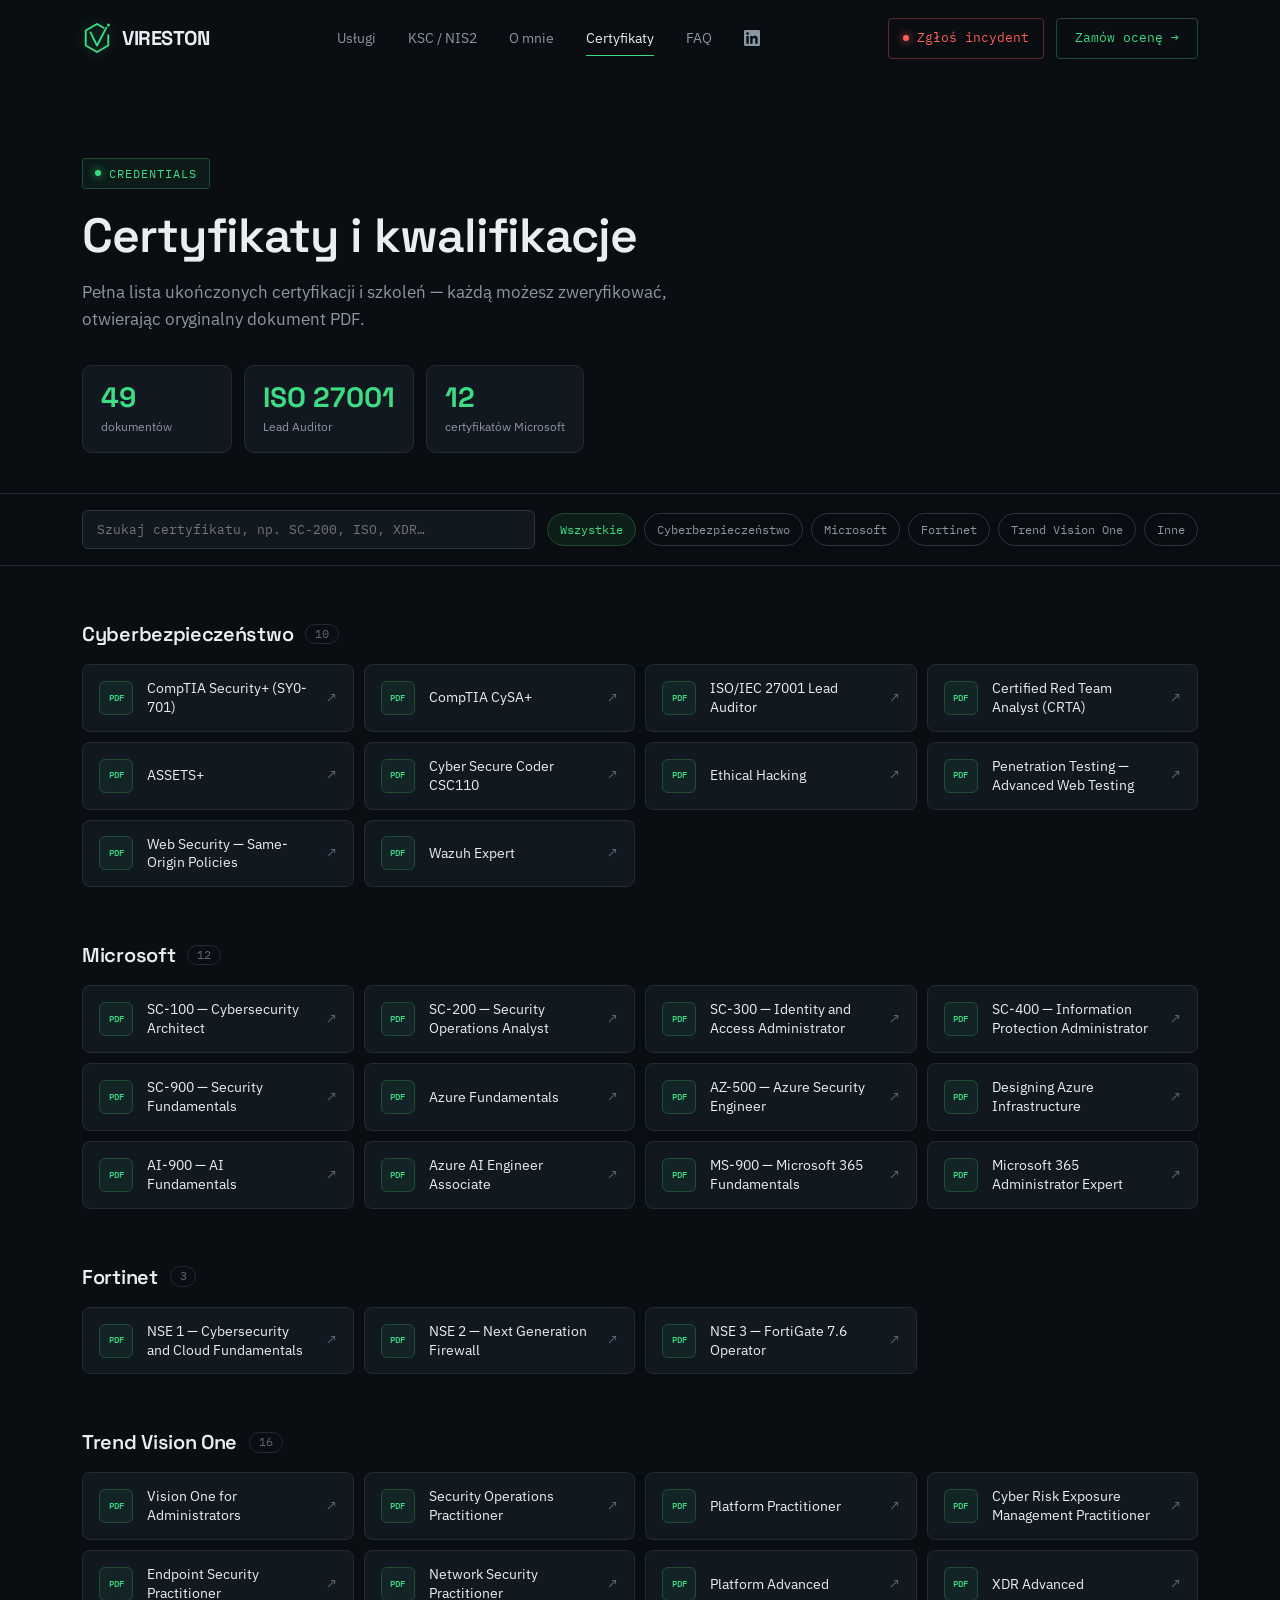
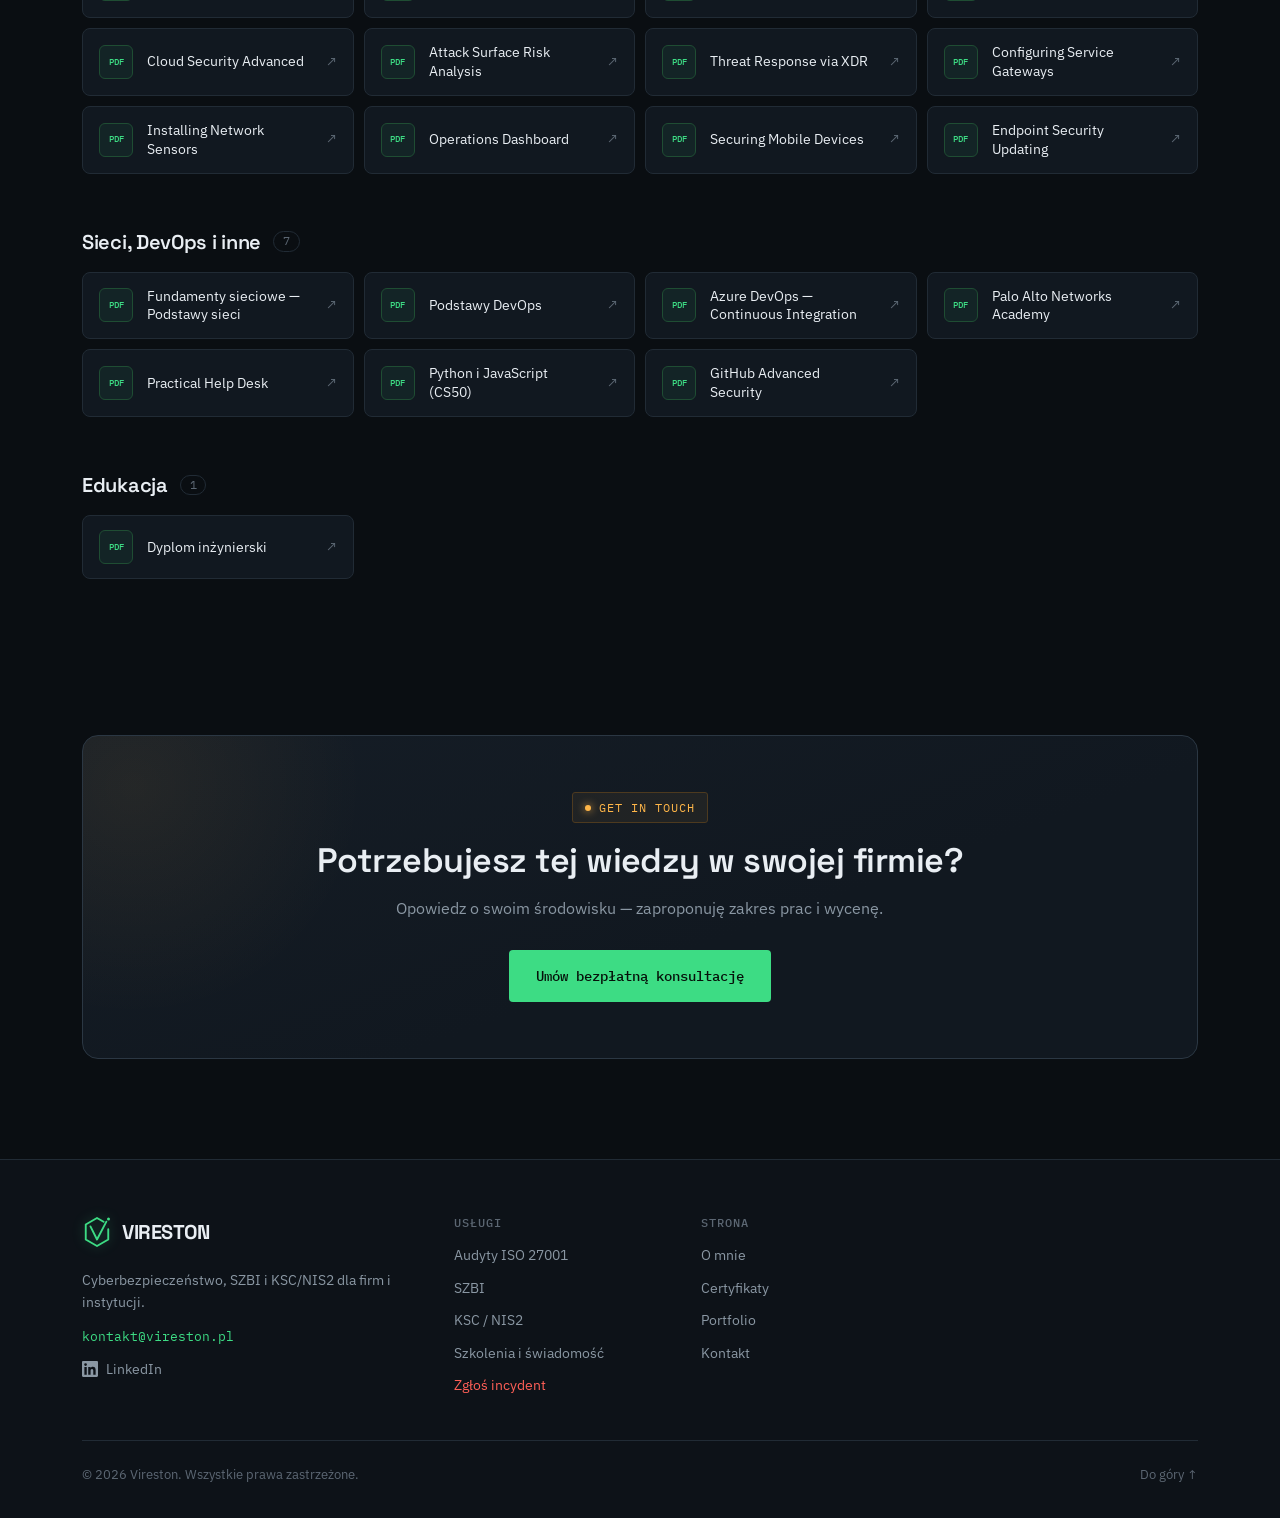
==== commit 82f4b7a3: "01.11" ====
--- a/certyfikaty.html
+++ b/certyfikaty.html
@@ -18,7 +18,7 @@
 <link rel="preconnect" href="https://fonts.googleapis.com">
 <link rel="preconnect" href="https://fonts.gstatic.com" crossorigin>
 <link href="https://fonts.googleapis.com/css2?family=Space+Grotesk:wght@500;600;700&family=IBM+Plex+Sans:wght@400;500;600&family=IBM+Plex+Mono:wght@400;500&display=swap" rel="stylesheet">
-<link rel="stylesheet" href="css/style.css">
+<link rel="stylesheet" href="css/style.css?v=2026-11-01">
 <script>document.documentElement.classList.add('js');</script>
 </head>
 <body>
@@ -39,16 +39,21 @@
 <header class="site-header">
   <div class="wrap">
     <nav aria-label="Główna nawigacja">
-      <a href="index.html" class="logo"><svg class="logo-mark" aria-hidden="true"><use href="#vlogo"/></svg>VIRESTON</a>
+      <a href="index.html" class="logo" aria-label="Vireston — strona główna"><svg class="logo-mark" aria-hidden="true"><use href="#vlogo"/></svg>VIRESTON</a>
       <div class="navlinks" id="navlinks">
         <a href="index.html#uslugi">Usługi</a>
-        <a href="index.html#proces">Jak pracuję</a>
+        <a href="index.html#ksc">KSC / NIS2</a>
         <a href="index.html#o-mnie">O mnie</a>
         <a href="certyfikaty.html" class="active" aria-current="page">Certyfikaty</a>
         <a href="index.html#faq">FAQ</a>
-        <a href="index.html#kontakt" class="nav-cta-mobile">Umów konsultację →</a>
-      </div>
-      <a href="index.html#kontakt" class="nav-cta">Umów konsultację →</a>
+        <a href="https://www.linkedin.com/company/vireston/" target="_blank" rel="noopener" class="nav-li" aria-label="Vireston na LinkedIn"><svg aria-hidden="true"><use href="#i-linkedin"/></svg><span>LinkedIn</span></a>
+        <a href="incydent.html" class="nav-incident-mobile"><span class="dot pulse"></span>Zgłoś incydent</a>
+        <a href="index.html#kontakt" class="nav-cta-mobile">Zamów ocenę bezpieczeństwa →</a>
+      </div>
+      <div class="nav-actions">
+        <a href="incydent.html" class="nav-incident"><span class="dot pulse"></span>Zgłoś incydent</a>
+        <a href="index.html#kontakt" class="nav-cta">Zamów ocenę →</a>
+      </div>
       <button class="burger" aria-label="Otwórz menu" aria-expanded="false" aria-controls="navlinks"><span></span><span></span><span></span></button>
     </nav>
   </div>
@@ -194,7 +199,8 @@
       <div>
         <a href="index.html" class="logo"><svg class="logo-mark" aria-hidden="true"><use href="#vlogo"/></svg>VIRESTON</a>
         <p class="foot-tag">Cyberbezpieczeństwo, SZBI i KSC/NIS2 dla firm i instytucji.</p>
-        <a href="https://www.linkedin.com/in/danczewski/" target="_blank" rel="noopener" class="foot-li"><svg aria-hidden="true"><use href="#i-linkedin"/></svg>LinkedIn</a>
+        <a href="mailto:kontakt@vireston.pl" class="foot-mail">kontakt@vireston.pl</a>
+        <a href="https://www.linkedin.com/company/vireston/" target="_blank" rel="noopener" class="foot-li"><svg aria-hidden="true"><use href="#i-linkedin"/></svg>LinkedIn</a>
       </div>
       <div class="foot-col">
         <h4>Usługi</h4>
@@ -219,6 +225,6 @@
   </div>
 </footer>
 
-<script src="js/main.js" defer></script>
+<script src="js/main.js?v=2026-11-01" defer></script>
 </body>
 </html>
--- a/css/style.css
+++ b/css/style.css
@@ -585,7 +585,9 @@
 .incident-box:hover{background:rgba(255,95,87,0.1);}
 
 /* ---------- FOOTER EXTRAS ---------- */
-.foot-li{display:inline-flex; align-items:center; gap:8px; margin-top:16px; font-size:14px; color:var(--text-dim);}
+.foot-mail{display:block; margin-top:14px; font-family:var(--mono); font-size:13px; color:var(--green);}
+.foot-mail:hover{text-decoration:underline;}
+.foot-li{display:inline-flex; align-items:center; gap:8px; margin-top:10px; font-size:14px; color:var(--text-dim);}
 .foot-li:hover{color:var(--text);}
 .foot-incident{color:var(--red) !important;}
 
